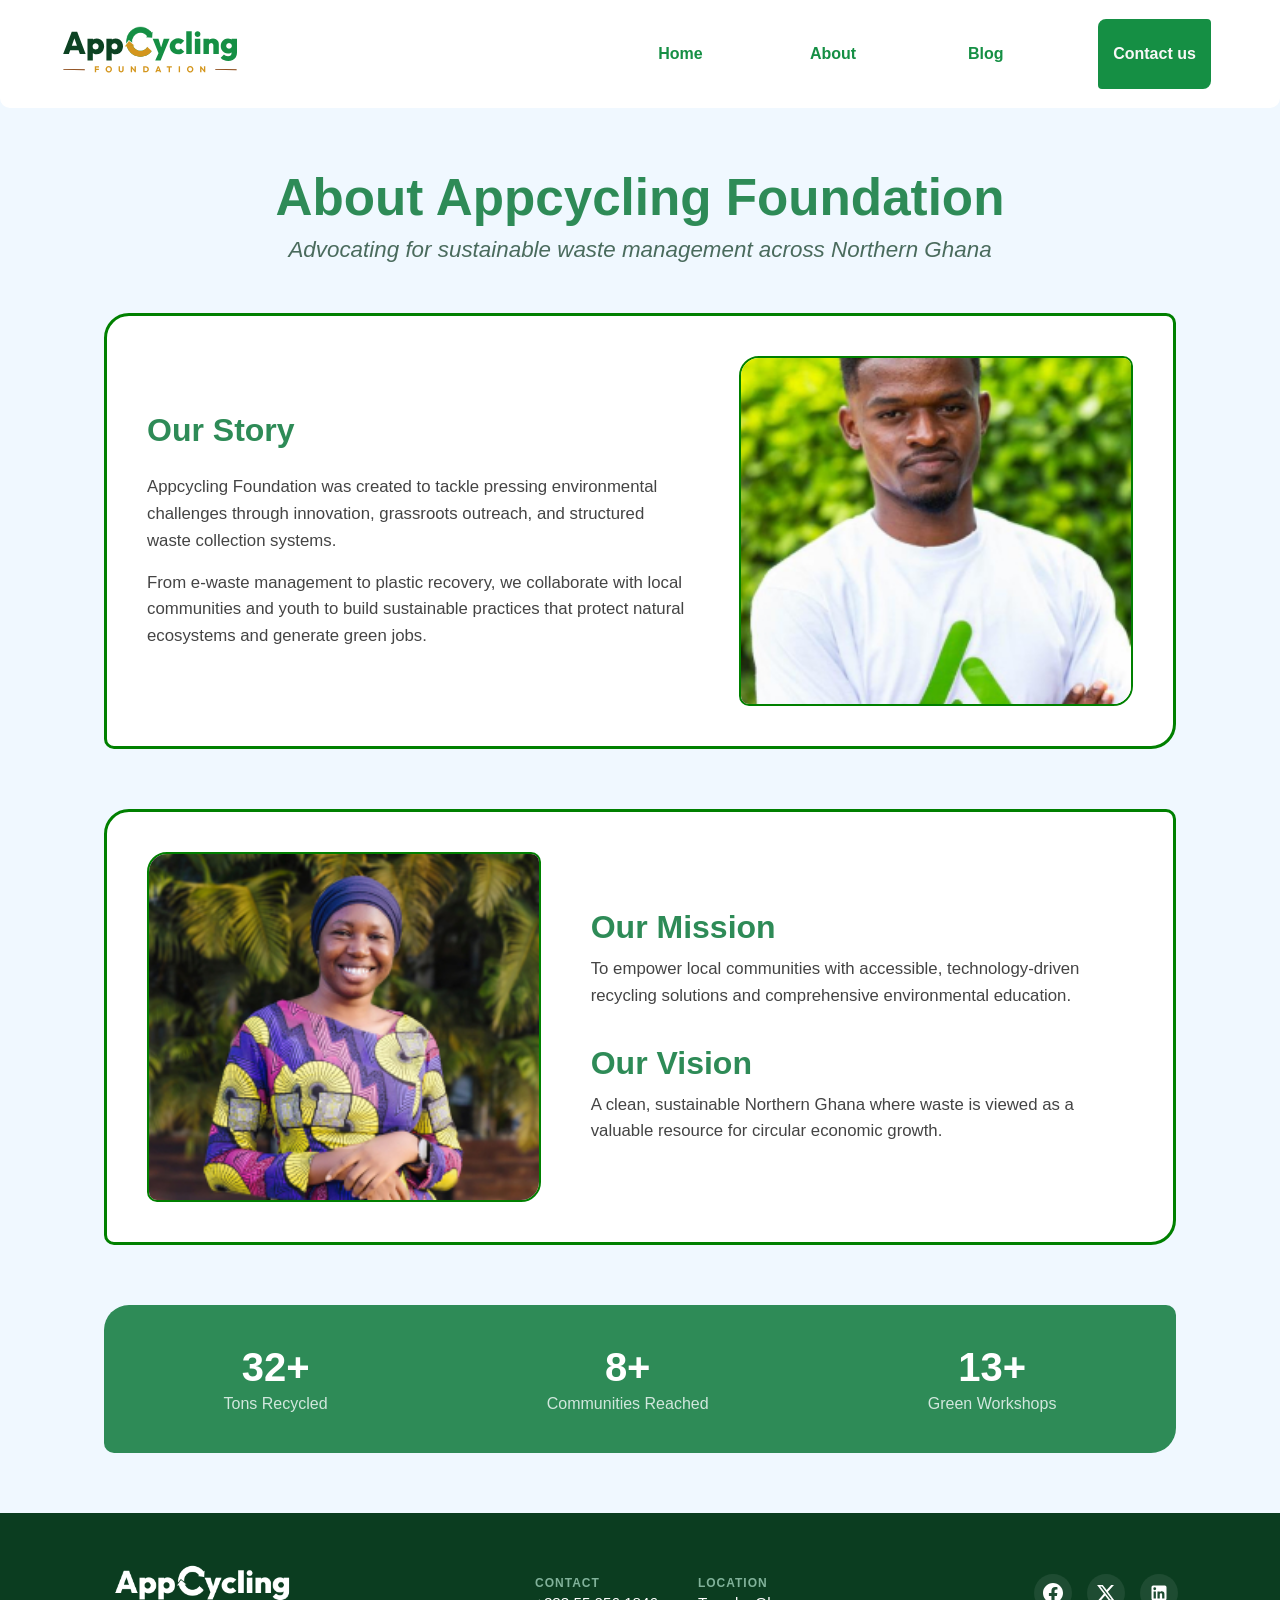
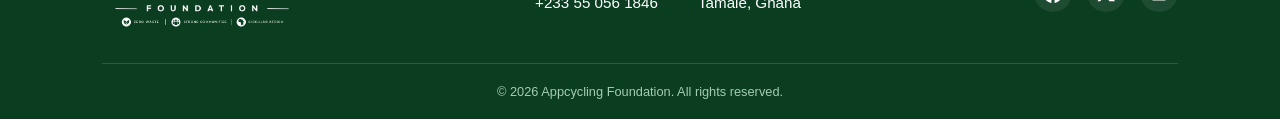
==== about.html @ 49691ff0 "Add files via upload" ====
<!DOCTYPE html>
<html lang="en">
<head>
    <meta charset="UTF-8">
    <meta name="viewport" content="width=device-width, initial-scale=1.0">
    <link rel="icon" href="assets/images/logo.svg" sizes="32x32" class="website-icon">
    <title>About Us - Appcycling Foundation</title>
    <link rel="stylesheet" href="style.css">
</head>
<body class="about_body">
    <nav class="navbar">
        <div class="nav_logo_cont">
            <img src="assets/images/app_found_logo2.svg" class="nav_logo_img" alt="appcycling foundation logo">
        </div>

        <div class="nav_pages_wrap">
            <ul class="nav_pages_cont">
                <li class="nav_page">
                    <a href="index.html" class="nav_page_link">
                        <button class="nav_btn">Home</button>
                    </a>
                </li>
                <li class="nav_page">                    
                    <a href="about.html" class="nav_page_link">
                        <button class="nav_btn">About</button>
                    </a>                    
                </li>
                <li class="nav_page">
                    <a href="blog.html" class="nav_page_link">
                        <button class="nav_btn">Blog</button>
                    </a>
                </li>
                <li class="nav_page">
                    <div class="nav_page_link_area"></div>                    
                    <a href="contact.html" class="nav_page_link"> 
                        <button class="nav_btn_contact nav_btn">Contact us</button>
                    </a>
                </li>
            </ul>
        </div>
    </nav>

    <!-- Header / Hero Section -->
    <header class="about_hero">
        <h1 class="about_us_title_text">About Appcycling Foundation</h1>
        <p class="about_us_subtitle_text">Advocating for sustainable waste management across Northern Ghana</p>
    </header>

    <!-- Main Content -->
    <main class="about_main">
        <!-- Our Story Section -->
        <section class="our_story_cont">
            <div class="our_story_text_cont">
                <h2 class="section_heading">Our Story</h2>
                <p class="about_paragraph">
                    Appcycling Foundation was created to tackle pressing environmental challenges through innovation, grassroots outreach, and structured waste collection systems.
                </p>
                <p class="about_paragraph">
                    From e-waste management to plastic recovery, we collaborate with local communities and youth to build sustainable practices that protect natural ecosystems and generate green jobs.
                </p>
            </div>
            <div class="our_story_img_cont">
                <img src="assets/images/agabas.jpg" alt="Our story in action" class="about_section_img">
            </div>
        </section>

        <!-- Mission & Vision Section -->
        <section class="mission_vision_cont">
            <div class="mission_vision_img_cont">
                <img src="assets/images/hadija.jpg" alt="Mission and vision" class="about_section_img">
            </div>
            <div class="mission_vision_text_cont">
                <div class="mv_block">
                    <h2 class="section_heading">Our Mission</h2>
                    <p class="about_paragraph">
                        To empower local communities with accessible, technology-driven recycling solutions and comprehensive environmental education.
                    </p>
                </div>
                <div class="mv_block">
                    <h2 class="section_heading">Our Vision</h2>
                    <p class="about_paragraph">
                        A clean, sustainable Northern Ghana where waste is viewed as a valuable resource for circular economic growth.
                    </p>
                </div>
            </div>
        </section>

        <!-- Impact Statistics Section -->
        <section class="about_stats_cont">
                <div class="stat_card">
                    <span class="stat_number" data-target="50">0+</span>
                    <span class="stat_label">Tons Recycled</span>
                </div>
                <div class="stat_card">
                    <span class="stat_number" data-target="12">0+</span>
                    <span class="stat_label">Communities Reached</span>
                </div>
                <div class="stat_card">
                    <span class="stat_number" data-target="20">0+</span>
                    <span class="stat_label">Green Workshops</span>
                </div>
        </section>
    </main>

    <!-- Footer -->
    <footer class="footer">
        <div class="footer_container">
            <div class="footer_brand">
                <img src="assets/images/appFound_nobg.png" alt="Appcycling Foundation Logo" class="footer_logo">
                <!-- <p class="footer_tagline">Promoting Sustainability in Northern Ghana</p> -->
            </div>

            <div class="footer_info">
                <div class="footer_contact_item">
                    <span class="footer_label">Contact</span>
                    <a href="tel:+233550561846" class="footer_link">+233 55 056 1846</a>
                </div>
                <div class="footer_contact_item">
                    <span class="footer_label">Location</span>
                    <span class="footer_text">Tamale, Ghana</span>
                </div>
            </div>

            <div class="footer_social">
                <a href="#" class="social_icon_link" aria-label="Facebook">
                    <svg viewBox="0 0 24 24" width="20" height="20" fill="currentColor"><path d="M24 12.073c0-6.627-5.373-12-12-12s-12 5.373-12 12c0 5.99 4.388 10.954 10.125 11.854v-8.385H7.078v-3.47h3.047V9.43c0-3.007 1.792-4.669 4.533-4.669 1.312 0 2.686.235 2.686.235v2.953H15.83c-1.491 0-1.956.925-1.956 1.874v2.25h3.328l-.532 3.47h-2.796v8.385C19.612 23.027 24 18.062 24 12.073z"/></svg>
                </a>
                <a href="#" class="social_icon_link" aria-label="Twitter">
                    <svg viewBox="0 0 24 24" width="20" height="20" fill="currentColor"><path d="M18.244 2.25h3.308l-7.227 8.26 8.502 11.24H16.17l-5.214-6.817L4.99 21.75H1.68l7.73-8.835L1.254 2.25H8.08l4.713 6.231zm-1.161 17.52h1.833L7.084 4.126H5.117z"/></svg>
                </a>
                <a href="#" class="social_icon_link" aria-label="LinkedIn">
                    <svg viewBox="0 0 24 24" width="20" height="20" fill="currentColor"><path d="M19 3a2 2 0 0 1 2 2v14a2 2 0 0 1-2 2H5a2 2 0 0 1-2-2V5a2 2 0 0 1 2-2h14m-.5 15.5v-5.3a3.26 3.26 0 0 0-3.26-3.26c-.85 0-1.84.52-2.28 1.3v-1.11h-2.79v8.37h2.79v-4.93c0-.77.62-1.4 1.39-1.4a1.4 1.4 0 0 1 1.4 1.4v4.93h2.75M6.88 8.56a1.68 1.68 0 0 0 1.68-1.68c0-.93-.75-1.69-1.68-1.69a1.69 1.69 0 0 0-1.69 1.69c0 .93.76 1.68 1.69 1.68m1.39 9.94v-8.37H5.5v8.37h2.77z"/></svg>
                </a>
            </div>
        </div>

        <div class="footer_bottom">
            <p class="copyright_text">&copy; 2026 Appcycling Foundation. All rights reserved.</p>
        </div>
    </footer>
    
    <script src="script.js"></script>

</body>
</html>
---- style.css ----
* {
    margin: 0;
    padding: 0;
    box-sizing: border-box;
}

body {
    background-color: seagreen;
    font-family: Verdana, Geneva, Tahoma, sans-serif;
    color: white;
}

ul {
    list-style: none;
}

a {
    text-decoration: none;
}


.navbar {
    width: 100%;
    height: 12vh;
    display: flex;
    justify-content: space-between;
    align-items: center;
    position: sticky;
    top: 0;
    background-color: white;
    padding: 10px 50px;
    border-radius: 0 0 10px 10px;
    font-size: 1.2rem;
    z-index: 100;
}

.nav_logo_cont {
    display: flex;
    justify-content: center;
    /* border: solid 2px red; */
    align-items: center;
    /* width: 30vw; */
    height: 100%;
    /* background-color: rgb(212, 150, 29); */
    /* object-fit: cover; */
    /* transform: scale(1.2); */

}

.nav_logo_img {
    /* width: ;  */
    height: 100px;
}

/* wrap = container of cont*/
.nav_pages_wrap {
    width: 50%;
    height: 100%;
}

.nav_pages_cont {
    /* width: 50%; */
    height: 100%;
    display: flex;
    justify-content: space-between;
    align-items: center;
    border: none;
}

/* nav page = home, about, contact... sections */

.nav_pages_cont {
    margin-right: 4vw;
    /* border: solid 3px red; */
}

.nav_page {
    height: 100%;
    width: 15%;
    display: flex;
    align-items: center;
}

.nav_page_link {
    width: 100%;
    height: 80%;
}

/* .nav_btn {
    height: 100%;
    width: 100%;
    padding: 5px;
    font-family: Verdana, Geneva, Tahoma, sans-serif;
    font-weight: 700;
    font-size: 1rem;
    color: rgb(21, 143, 68);
    border: 2px solid transparent;
    border-radius: 8px 4px;
    outline: none;
    background-color: rgba(0, 0, 0, 0);
    cursor: pointer;
}

.nav_btn_contact {
    width: 140%;
    background-color: rgba(21, 143, 68, 1);
    color: rgb(248, 248, 247);
    
} */

/* ************* Updated Navbar Button Animation ************* */

.nav_btn {
    position: relative; /* Container for absolute pseudoelement */
    height: 100%;
    width: 100%;
    padding: 5px;
    font-family: Verdana, Geneva, Tahoma, sans-serif;
    font-weight: 700;
    font-size: 1rem;
    color: rgb(21, 143, 68);
    border: none; /* Removed fixed border to allow bottom line drawing */
    outline: none;
    background-color: transparent;
    cursor: pointer;
}

/* Bottom border pseudo-element setup */
.nav_btn::after {
    content: '';
    position: absolute;
    bottom: 0;
    left: 50%;
    width: 0;
    height: 2px;
    background-color: rgb(13, 67, 35);
    transition: width 0.3s ease, left 0.3s ease;
}

/* Expand bottom border from middle outwards on hover */
.nav_btn:not(.nav_btn_contact):hover::after {
    width: 100%;
    left: 0;
}

/* Keep solid styling for the primary CTA button */
.nav_btn_contact {
    width: 140%;
    background-color: rgba(21, 143, 68, 1);
    color: rgb(248, 248, 247);
    border-radius: 8px 4px;
    transition: background-color 0.3s ease;
}

.nav_btn_contact:hover {
    background-color: rgb(13, 67, 35);
}

.nav_btn_contact::after {
    display: none; /* Disable middle-out line on the main contact button */
}


.hero {
    width: 100%;
    height: 90vh;
    position: relative;
}

.bg_video {
    position: absolute;
    width: 100%;
    height: 98%;
}

.video_overlay {
    position: absolute;
    top: 0;
    left: 0;
    width: 100%;
    height: 100%;
    background-color: black;
    opacity: 0.8;
    z-index: 2;
}

.hero_content {
    position: absolute;
    width: 100%;
    height: 100%;
    display: flex;
    flex-direction: column;
    justify-content: center;
    align-items: center;
    z-index: 4;
}

.hero_title_text {
    font-size: 3rem;
}

.post_hero {
    width: 100%;
    /* height: 100vh; */
    text-align: center;
    padding: 5%;
}

.post_hero_title_text {
    font-size: 2rem;
}

.post_hero_cards_cont {
    width: 100%;

}

/* phc = post_hero_card */

.phc_set1, .phc_set2, .phc_set3{
    width: 100%;
    display: flex;
    justify-content: space-around;
    align-items: center;
    padding: 10vh 0vw;

}

.phc_set1 {
    padding: 10vh 10vw;
}

.post_hero_card {
    width: 250px;
    height: 300px;
    background-color: white;
    border: solid 3px green;
    border-radius: 25px 10px;
    overflow: hidden;
    align-content: center;
    position: relative;
}

.phc_img {
    position: absolute;
    top: 0;
    left: 0;
    z-index: 2;
}

.phc_overlay {
    position: absolute;
    bottom: 0;
    /* left: 0; */
    height: 15%;
    width: 100%;
    background-color: black;
    opacity: 0.7;
    z-index: 3;
    padding: 5px;
}

.phc_text {
    opacity: 1;
}

.phc_title {
    font-weight: 600;
    bottom: 20px;
}

/* ************* Index Page Enhancements ************* */

.hero_subtitle_text {
    font-size: 1.2rem;
    max-width: 650px;
    margin: 15px auto 25px;
    text-align: center;
    color: #f0f0f0;
    line-height: 1.5;
}

.hero_cta_wrap {
    display: flex;
    gap: 15px;
}

.hero_btn {
    padding: 12px 24px;
    font-weight: 700;
    font-size: 1rem;
    border-radius: 8px 4px;
    text-decoration: none;
    transition: transform 0.2s ease, background-color 0.2s ease;
}

.hero_btn_primary {
    background-color: rgb(21, 143, 68);
    color: white;
}

.hero_btn_secondary {
    background-color: white;
    color: rgb(21, 143, 68);
}

.hero_btn:hover {
    transform: translateY(-2px);
}

.post_hero_subtitle_text {
    color: #e2f1e7;
    font-size: 1.1rem;
    margin-top: 8px;
}

/* Fix team image rendering */
.phc_img {
    width: 100%;
    height: 100%;
    object-fit: cover;
}

/* ************* Team Card Animations ************* */

/* Smooth transitions for card structure */
.post_hero_card {
    transition: transform 0.4s cubic-bezier(0.165, 0.84, 0.44, 1), 
                box-shadow 0.4s cubic-bezier(0.165, 0.84, 0.44, 1),
                border-color 0.3s ease;
    animation: fadeInUp 0.8s ease-out forwards;
}

/* Image scaling on hover */
.phc_img {
    transition: transform 0.5s ease;
}

/* Overlay smooth slide & expand */
.phc_overlay {
    transition: height 0.3s ease, background-color 0.3s ease;
}

/* Hover Effects */
.post_hero_card:hover {
    transform: translateY(-8px);
    box-shadow: 0 12px 24px rgba(0, 0, 0, 0.25);
    border-color: rgb(13, 67, 35);
}

.post_hero_card:hover .phc_img {
    transform: scale(1.08);
}

.post_hero_card:hover .phc_overlay {
    height: 25%;
    background-color: rgba(0, 0, 0, 0.85);
}

/* Subtle entrance animation on load */
@keyframes fadeInUp {
    from {
        opacity: 0;
        transform: translateY(20px);
    }
    to {
        opacity: 1;
        transform: translateY(0);
    }
}

/* Staggered entrance delay for cards */
.phc_set1 .post_hero_card:nth-child(1) { animation-delay: 0.1s; }
.phc_set1 .post_hero_card:nth-child(2) { animation-delay: 0.2s; }
.phc_set2 .post_hero_card:nth-child(1) { animation-delay: 0.3s; }
.phc_set2 .post_hero_card:nth-child(2) { animation-delay: 0.4s; }
.phc_set2 .post_hero_card:nth-child(3) { animation-delay: 0.5s; }
.phc_set3 .post_hero_card:nth-child(1) { animation-delay: 0.6s; }
.phc_set3 .post_hero_card:nth-child(2) { animation-delay: 0.7s; }
.phc_set3 .post_hero_card:nth-child(3) { animation-delay: 0.8s; }

/* CTA Banner */
.home_cta_banner {
    background-color: white;
    color: seagreen;
    text-align: center;
    padding: 60px 20px;
    margin: 40px auto 0;
    display: flex;
    flex-direction: column;
    align-items: center;
    gap: 15px;
}

.home_cta_banner h2 {
    font-size: 2.2rem;
}

.home_cta_banner p {
    color: gray;
    font-size: 1.1rem;
}

.cta_banner_btn {
    text-decoration: none;
    display: inline-block;
    margin-top: 10px;
}


/* *************End of Index.html styles**************/

/* ********** Start of about.html styles ********** */

.about_body {
    background-color: aliceblue;
    color: seagreen;
}

.about_hero {
    text-align: center;
    padding: 60px 20px 30px;
}

.about_us_title_text {
    font-size: 3.2rem;
    color: seagreen;
    margin-bottom: 10px;
}

.about_us_subtitle_text {
    font-style: italic;
    font-size: 1.4rem;
    color: #4a6b5d;
}

.about_main {
    max-width: 1200px;
    margin: 0 auto;
    padding: 20px 5% 60px;
    display: flex;
    flex-direction: column;
    gap: 60px;
}

.our_story_cont, .mission_vision_cont {
    display: flex;
    justify-content: space-between;
    align-items: center;
    gap: 40px;
    background-color: white;
    padding: 40px;
    border: solid 3px green;
    border-radius: 25px 10px;
}

.our_story_text_cont, .mission_vision_text_cont {
    width: 55%;
    display: flex;
    flex-direction: column;
    gap: 15px;
}

.our_story_img_cont, .mission_vision_img_cont {
    width: 40%;
    height: 350px;
    border-radius: 20px 10px;
    overflow: hidden;
    border: solid 2px green;
}

.about_section_img {
    width: 100%;
    height: 100%;
    object-fit: cover;
}

.section_heading {
    font-size: 2rem;
    color: seagreen;
    margin-bottom: 10px;
}

.about_paragraph {
    color: #444;
    line-height: 1.6;
    font-size: 1.05rem;
}

.mv_block {
    margin-bottom: 20px;
}

.mv_block:last-child {
    margin-bottom: 0;
}

/* Statistics Bar */
.about_stats_cont {
    display: flex;
    justify-content: space-around;
    align-items: center;
    background-color: seagreen;
    color: white;
    padding: 40px 20px;
    border-radius: 25px 10px;
    text-align: center;
    gap: 20px;
}

.stat_card {
    display: flex;
    flex-direction: column;
    gap: 5px;
}

.stat_number {
    font-size: 2.5rem;
    font-weight: bold;
}

.stat_label {
    font-size: 1rem;
    color: #d1e7dd;
}

/* Responsive adjustments */
@media (max-width: 850px) {
    .our_story_cont, .mission_vision_cont {
        flex-direction: column;
        padding: 25px;
    }

    .our_story_text_cont, .mission_vision_text_cont,
    .our_story_img_cont, .mission_vision_img_cont {
        width: 100%;
    }

    .mission_vision_cont {
        flex-direction: column-reverse;
    }

    .about_stats_cont {
        flex-direction: column;
    }
}

/* ********** End of about.html styles ********** */



/* ************* Start of blog.html styles ************* */

.blog_body {
    background-color: aliceblue;
    color: #1b4332;
}

.blog_hero {
    text-align: center;
    padding: 60px 20px 30px;
}

.blog_hero_title {
    font-size: 3rem;
    color: seagreen;
    margin-bottom: 10px;
}

.blog_hero_subtitle {
    font-size: 1.1rem;
    color: gray;
}

/* Main Layout */
.blog_container {
    max-width: 1250px;
    margin: 0 auto;
    padding: 20px 5% 60px;
    display: flex;
    gap: 40px;
}

.blog_posts_grid {
    flex: 2.5;
    display: grid;
    grid-template-columns: repeat(auto-fill, minmax(300px, 1fr));
    gap: 30px;
}

/* Card Styling */
.blog_card {
    background-color: white;
    border: 2px solid green;
    border-radius: 25px 10px;
    overflow: hidden;
    display: flex;
    flex-direction: column;
    transition: transform 0.3s ease, box-shadow 0.3s ease;
}

.blog_card:hover {
    transform: translateY(-5px);
    box-shadow: 0 10px 20px rgba(0, 0, 0, 0.08);
}

.blog_card.featured {
    grid-column: 1 / -1;
    display: flex;
    flex-direction: row;
}

.blog_card_img_wrapper {
    position: relative;
    width: 100%;
    height: 220px;
    overflow: hidden;
}

.blog_card.featured .blog_card_img_wrapper {
    width: 45%;
    height: auto;
}

.blog_card_img {
    width: 100%;
    height: 100%;
    object-fit: cover;
}

.blog_badge {
    position: absolute;
    top: 15px;
    left: 15px;
    background-color: rgb(21, 143, 68);
    color: white;
    font-size: 0.75rem;
    font-weight: bold;
    padding: 4px 10px;
    border-radius: 8px 4px;
    text-transform: uppercase;
}

.blog_card_content {
    padding: 25px;
    display: flex;
    flex-direction: column;
    justify-content: space-between;
    flex-grow: 1;
}

.blog_card.featured .blog_card_content {
    width: 55%;
    padding: 35px;
}

.blog_meta {
    display: flex;
    gap: 15px;
    font-size: 0.85rem;
    color: gray;
    margin-bottom: 12px;
}

.blog_card_title {
    font-size: 1.35rem;
    color: seagreen;
    margin-bottom: 12px;
    line-height: 1.3;
}

.blog_card.featured .blog_card_title {
    font-size: 1.8rem;
}

.blog_card_excerpt {
    font-size: 0.95rem;
    color: #555;
    line-height: 1.5;
    margin-bottom: 20px;
}

.blog_read_more {
    font-weight: bold;
    color: rgb(21, 143, 68);
    transition: color 0.2s ease;
}

.blog_read_more:hover {
    color: rgb(13, 67, 35);
}

/* Sidebar Styling */
.blog_sidebar {
    flex: 1;
    display: flex;
    flex-direction: column;
    gap: 30px;
}

.sidebar_widget {
    background-color: white;
    border: 2px solid green;
    border-radius: 25px 10px;
    padding: 25px;
}

.widget_title {
    font-size: 1.2rem;
    color: seagreen;
    margin-bottom: 15px;
    border-bottom: 2px solid aliceblue;
    padding-bottom: 8px;
}

.blog_search_form {
    display: flex;
    gap: 8px;
}

.search_input {
    padding: 8px 12px;
    font-size: 0.9rem;
}

.search_btn {
    background-color: rgb(21, 143, 68);
    color: white;
    border: none;
    border-radius: 8px 4px;
    padding: 0 15px;
    font-weight: bold;
    cursor: pointer;
}

.widget_categories {
    list-style: none;
    display: flex;
    flex-direction: column;
    gap: 10px;
}

.widget_categories a {
    color: #444;
    display: flex;
    justify-content: space-between;
    font-size: 0.95rem;
    transition: color 0.2s ease;
}

.widget_categories a:hover {
    color: seagreen;
    font-weight: bold;
}

.widget_text {
    font-size: 0.9rem;
    color: gray;
    margin-bottom: 15px;
}

.blog_newsletter_form {
    display: flex;
    flex-direction: column;
    gap: 12px;
}

/* Responsive Styles */
@media (max-width: 992px) {
    .blog_container {
        flex-direction: column;
    }
    
    .blog_card.featured {
        flex-direction: column;
    }
    
    .blog_card.featured .blog_card_img_wrapper,
    .blog_card.featured .blog_card_content {
        width: 100%;
    }
}

/* ************* End of blog.html styles ************* */

/* *************Start of contact.html styles************* */

.contact_body {
    background-color: aliceblue;
    color: seagreen;
    min-height: 100vh;
}

.contact_wrapper {
    padding: 50px 8%;
    display: flex;
    flex-direction: column;
    align-items: center;
}

.contact_header {
    text-align: center;
    margin-bottom: 40px;
}

.contact_title {
    font-size: 3rem;
    margin-bottom: 10px;
}

.contact_subtitle {
    font-size: 1.2rem;
    color: gray;
}

.contact_container {
    display: flex;
    justify-content: space-between;
    width: 100%;
    max-width: 1100px;
    gap: 30px;
}

/* Contact Info Section */
.contact_info_card {
    width: 40%;
    background-color: seagreen;
    color: white;
    padding: 40px 30px;
    border-radius: 25px 10px;
    display: flex;
    flex-direction: column;
    justify-content: space-around;
}

.contact_info_card h2 {
    font-size: 2rem;
    border-bottom: 2px solid white;
    padding-bottom: 10px;
    margin-bottom: 15px;
}

.contact_info_text {
    margin-bottom: 20px;
    line-height: 1.5;
}

.info_item {
    margin-bottom: 20px;
    display: flex;
    flex-direction: column;
    gap: 5px;
}

.info_item strong {
    font-size: 1.1rem;
}

/* Contact Form Section */
.contact_form {
    width: 58%;
    background-color: white;
    padding: 40px;
    border: solid 3px green;
    border-radius: 25px 10px;
    display: flex;
    flex-direction: column;
    gap: 20px;
}

.form_group {
    display: flex;
    flex-direction: column;
    gap: 8px;
    text-align: left;
}

.form_label {
    font-weight: 600;
    color: seagreen;
}

.form_input {
    width: 100%;
    padding: 12px 15px;
    border: 2px solid green;
    border-radius: 8px 4px;
    font-family: Verdana, Geneva, Tahoma, sans-serif;
    font-size: 1rem;
    outline: none;
    color: #333;
}

.form_input:focus {
    border-color: rgb(13, 67, 35);
}

.form_textarea {
    resize: vertical;
}

.contact_submit_btn {
    padding: 12px;
    font-family: Verdana, Geneva, Tahoma, sans-serif;
    font-weight: 700;
    font-size: 1.1rem;
    background-color: rgb(21, 143, 68);
    color: rgb(248, 248, 247);
    border: 2px solid transparent;
    border-radius: 8px 4px;
    cursor: pointer;
    transition: background-color 0.3s ease;
}

.contact_submit_btn:hover {
    background-color: rgb(13, 67, 35);
}

/* **********End of contact.html styles**************** */

/* ************* Updated Modern Footer Styles ************* */

.footer {
    width: 100%;
    background-color: #0b3d20;
    color: #e2f1e7;
    padding: 30px 8% 20px;
    font-family: Verdana, Geneva, Tahoma, sans-serif;
}

.footer_container {
    max-width: 1200px;
    margin: 0 auto;
    display: flex;
    justify-content: space-between;
    align-items: center;
    flex-wrap: wrap;
    gap: 30px;
    padding-bottom: 20px;
    border-bottom: 1px solid rgba(255, 255, 255, 0.15);
}

.footer_brand {
    display: flex;
    flex-direction: column;
    
}

.footer_logo {
    height: 100px;
    width: auto;
    filter: brightness(0) invert(1);
    /* transform: scale(1.5); */
}

.footer_tagline {
    font-size: 0.85rem;
    color: #a3ccb5;
}

.footer_info {
    display: flex;
    gap: 40px;
}

.footer_contact_item {
    display: flex;
    flex-direction: column;
    gap: 4px;
}

.footer_label {
    font-size: 0.75rem;
    text-transform: uppercase;
    letter-spacing: 1px;
    color: #81b29a;
    font-weight: 700;
}

.footer_text, .footer_link {
    font-size: 0.95rem;
    color: #ffffff;
}

.footer_link {
    transition: color 0.2s ease;
}

.footer_link:hover {
    color: #81b29a;
}

.footer_social {
    display: flex;
    gap: 15px;
}

.social_icon_link {
    display: flex;
    align-items: center;
    justify-content: center;
    width: 38px;
    height: 38px;
    border-radius: 50%;
    background-color: rgba(255, 255, 255, 0.08);
    color: #ffffff;
    transition: background-color 0.3s ease, transform 0.2s ease;
}

.social_icon_link:hover {
    background-color: rgb(21, 143, 68);
    transform: translateY(-2px);
}

.footer_bottom {
    max-width: 1200px;
    margin: 0 auto;
    padding-top: 20px;
    text-align: center;
}

.copyright_text {
    font-size: 0.8rem;
    color: #a3ccb5;
    margin-top: 0;
}

/* Responsive adjustment for small screens */
@media (max-width: 768px) {
    .footer_container {
        flex-direction: column;
        align-items: flex-start;
    }
    
    .footer_info {
        flex-direction: column;
        gap: 15px;
    }
}


/* ************* Global Responsive Adjustments ************* */

@media (max-width: 768px) {
    /* Navbar Adjustment */
    .navbar {
        height: auto;
        padding: 15px 20px;
        flex-direction: column;
        gap: 15px;
    }

    .nav_pages_wrap {
        width: 100%;
    }

    .nav_pages_cont {
        margin-right: 0;
        justify-content: space-around;
    }

    .nav_page {
        width: auto;
    }

    .nav_btn_contact {
        width: 100%;
    }

    /* Hero Text Adjustment */
    .hero_title_text {
        font-size: 2rem;
        padding: 0 15px;
        text-align: center;
    }

    .hero_subtitle_text {
        font-size: 1rem;
        padding: 0 20px;
    }

    .hero_cta_wrap {
        flex-direction: column;
        width: 80%;
    }

    .hero_btn {
        text-align: center;
    }

    /* Team Cards Stacking */
    .phc_set1, .phc_set2, .phc_set3 {
        flex-direction: column;
        gap: 25px;
        padding: 20px 0;
    }

    /* Contact Page Layout */
    .contact_container {
        flex-direction: column;
    }

    .contact_info_card, .contact_form {
        width: 100%;
    }
}
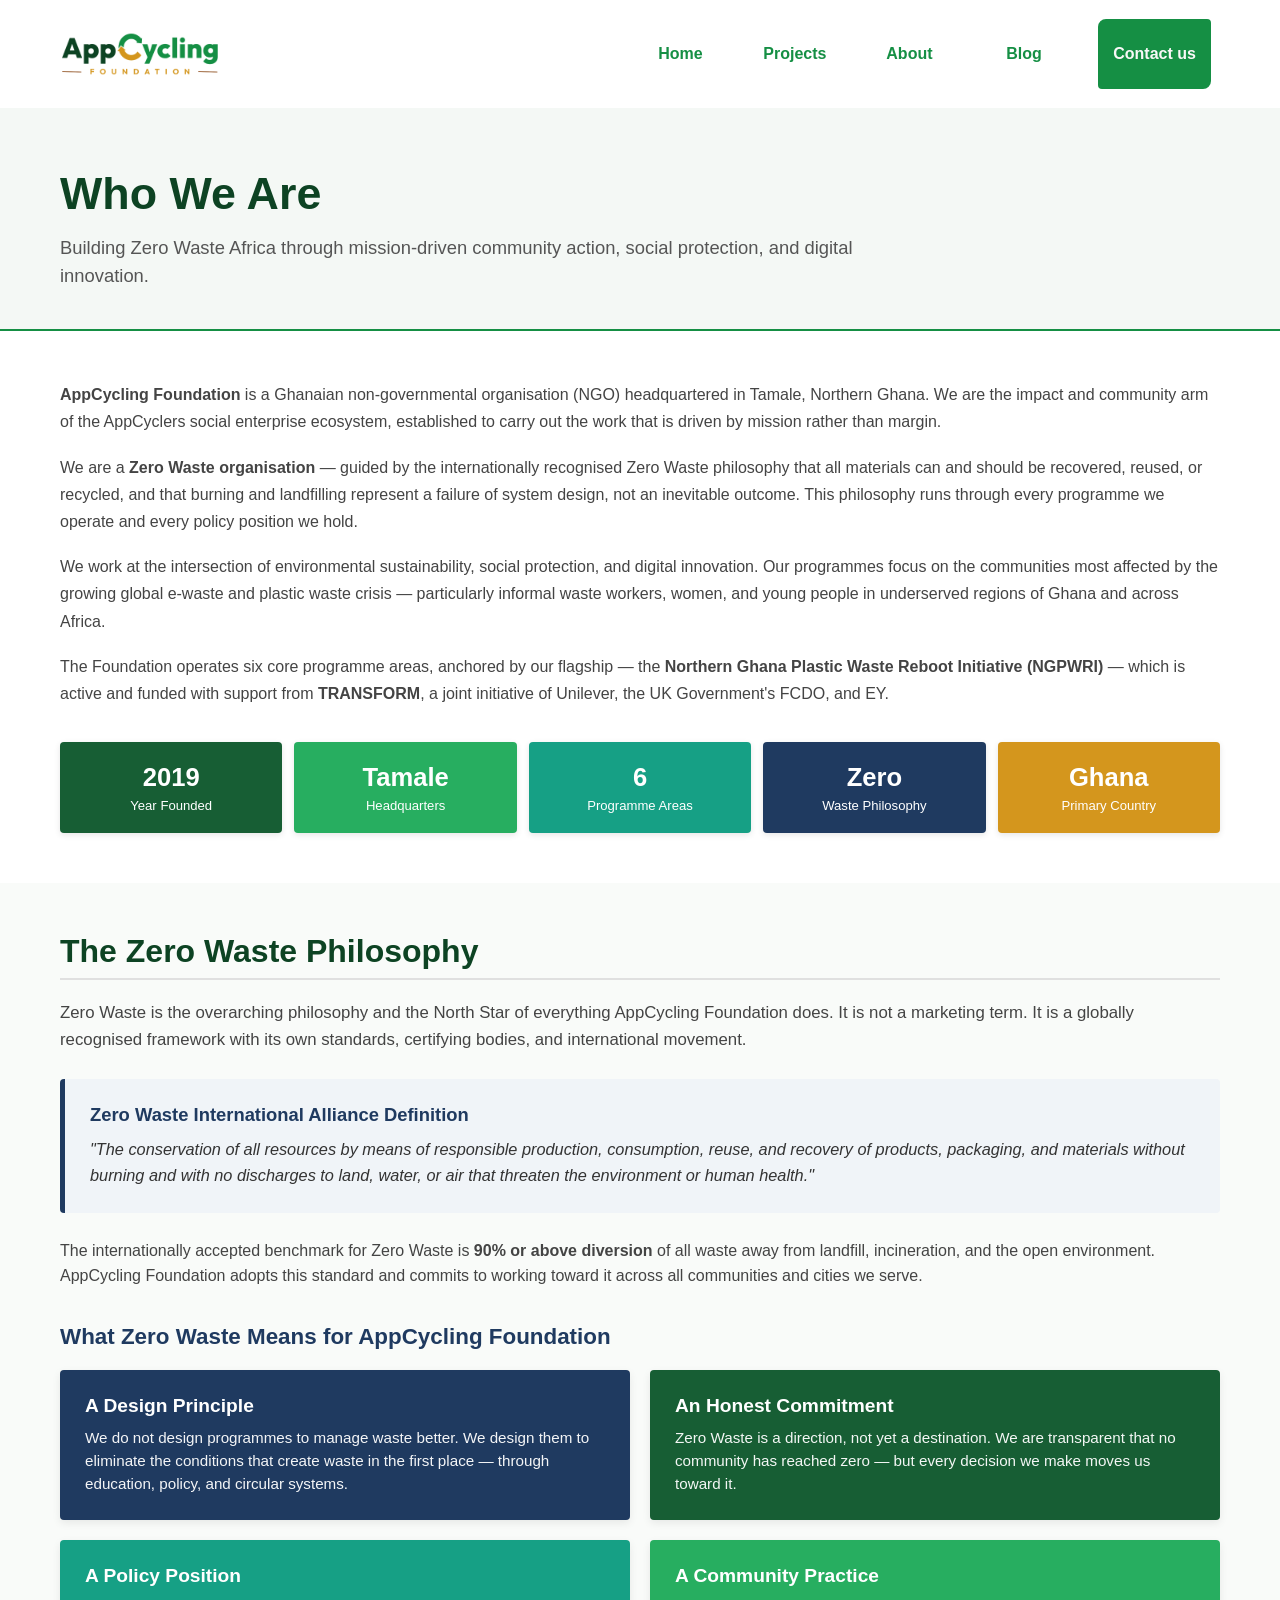
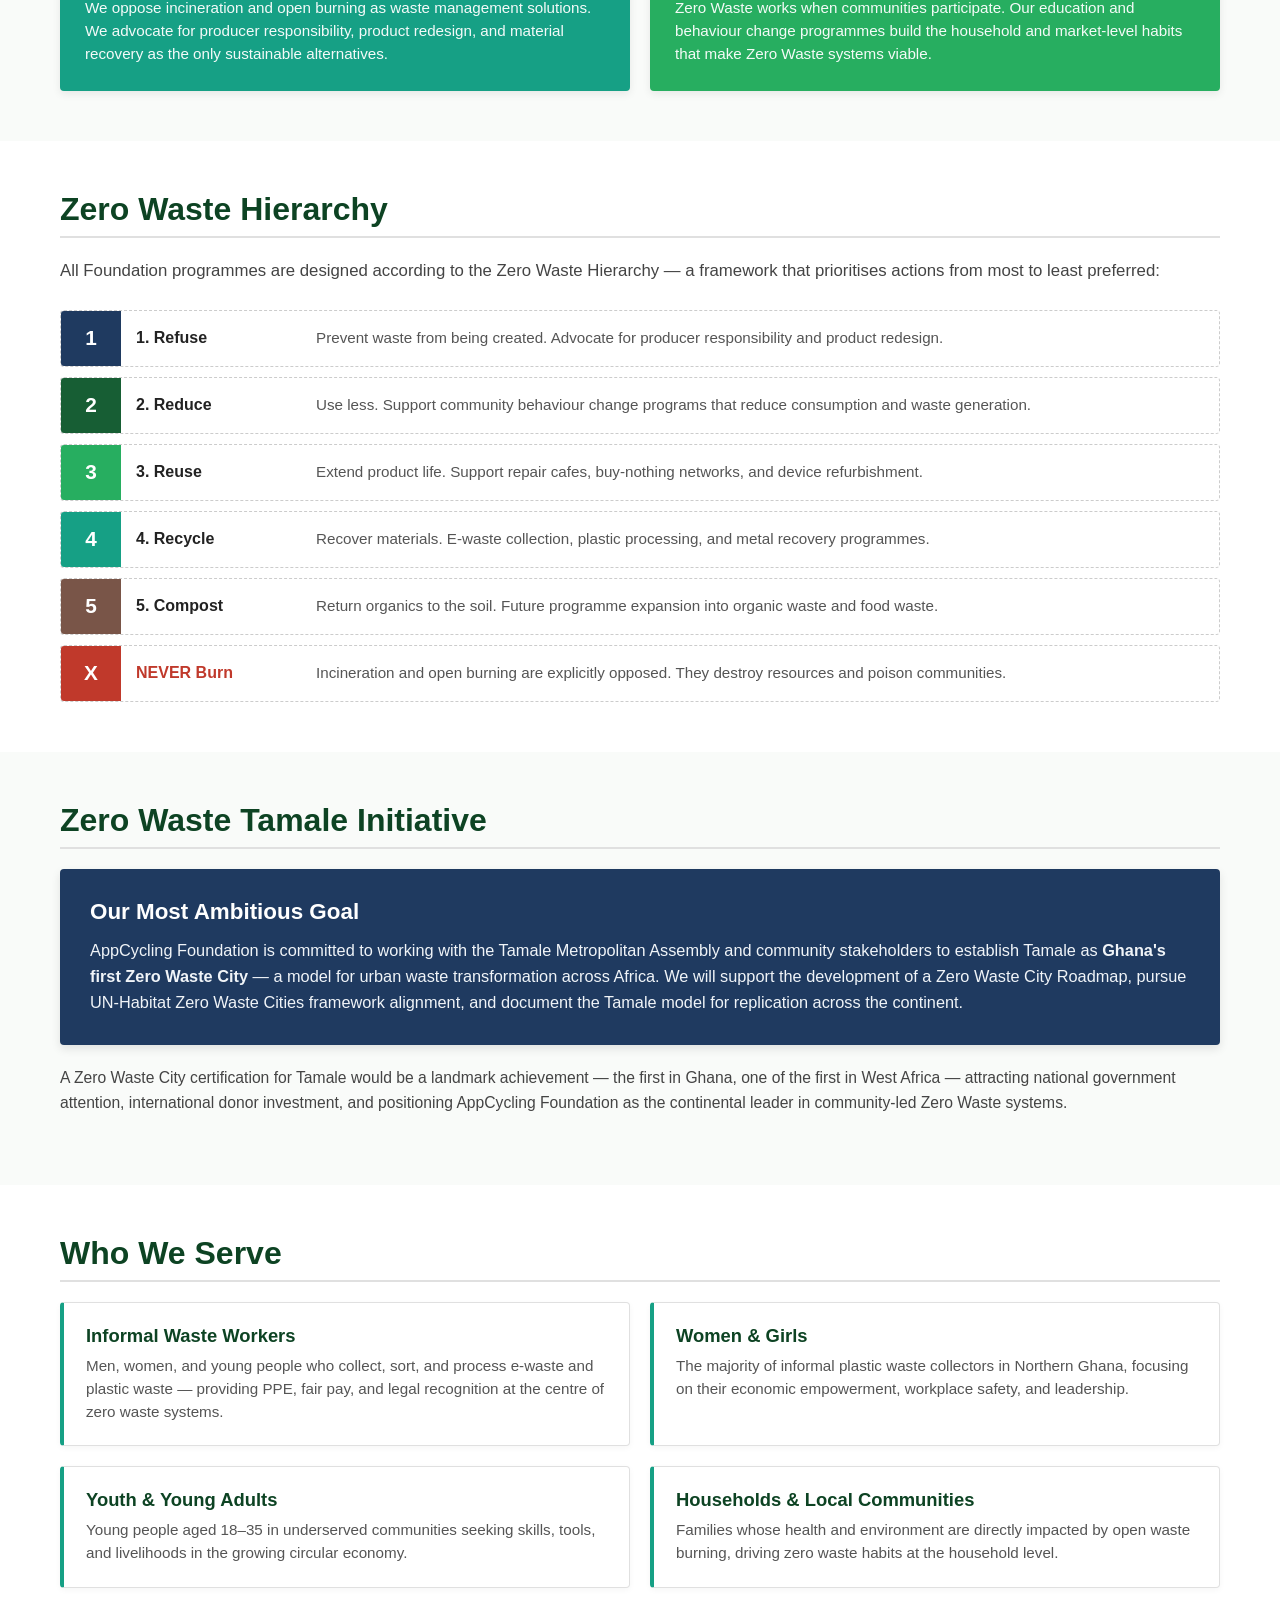
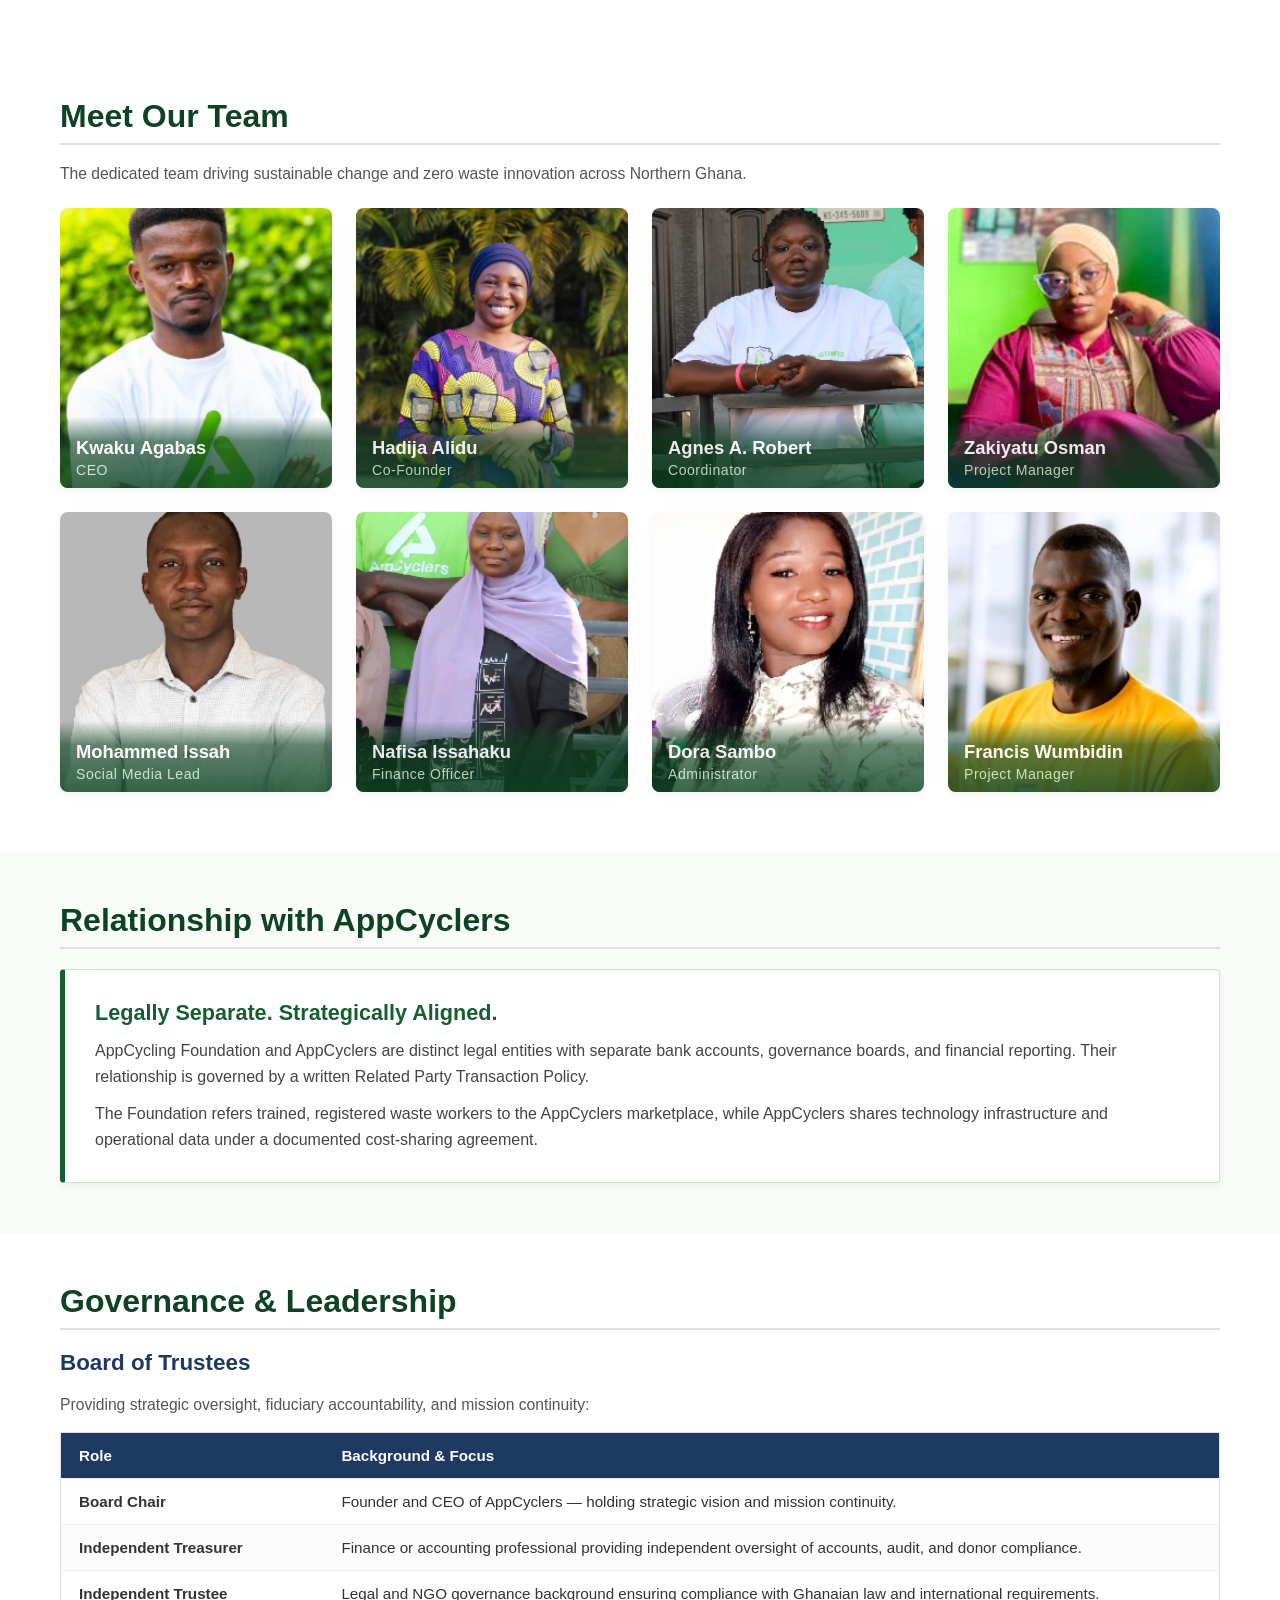
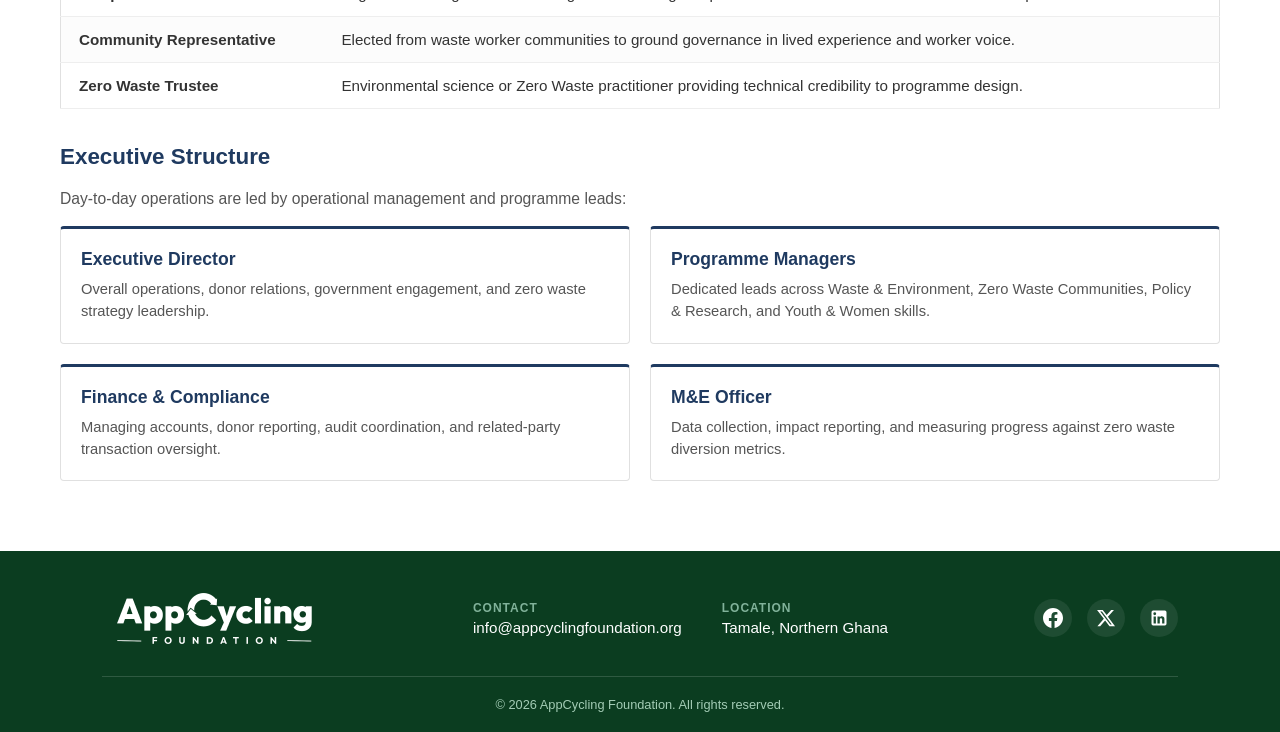
==== commit c55bd872: "Update about.html" ====
--- a/about.html
+++ b/about.html
@@ -4,20 +4,33 @@
     <meta charset="UTF-8">
     <meta name="viewport" content="width=device-width, initial-scale=1.0">
     <link rel="icon" href="assets/images/logo.svg" sizes="32x32" class="website-icon">
-    <title>About Us - Appcycling Foundation</title>
+    <title>About Us | AppCycling Foundation</title>
     <link rel="stylesheet" href="style.css">
 </head>
 <body class="about_body">
+
     <nav class="navbar">
         <div class="nav_logo_cont">
-            <img src="assets/images/app_found_logo2.svg" class="nav_logo_img" alt="appcycling foundation logo">
-        </div>
-
-        <div class="nav_pages_wrap">
+            <img src="assets/images/appFoundT.png" class="nav_logo_img" alt="appcycling foundation logo">
+        </div>
+
+        <!-- Hamburger Menu Button -->
+        <button class="nav_toggle" id="navToggle" aria-label="Toggle navigation">
+            <span class="hamburger_bar"></span>
+            <span class="hamburger_bar"></span>
+            <span class="hamburger_bar"></span>
+        </button>
+
+        <div class="nav_pages_wrap" id="navPagesWrap">
             <ul class="nav_pages_cont">
                 <li class="nav_page">
                     <a href="index.html" class="nav_page_link">
                         <button class="nav_btn">Home</button>
+                    </a>
+                </li>
+                <li class="nav_page">
+                    <a href="projects.html" class="nav_page_link">
+                        <button class="nav_btn">Projects</button>
                     </a>
                 </li>
                 <li class="nav_page">                    
@@ -31,7 +44,6 @@
                     </a>
                 </li>
                 <li class="nav_page">
-                    <div class="nav_page_link_area"></div>                    
                     <a href="contact.html" class="nav_page_link"> 
                         <button class="nav_btn_contact nav_btn">Contact us</button>
                     </a>
@@ -40,84 +52,355 @@
         </div>
     </nav>
 
-    <!-- Header / Hero Section -->
+    <!-- About Hero Section -->
     <header class="about_hero">
-        <h1 class="about_us_title_text">About Appcycling Foundation</h1>
-        <p class="about_us_subtitle_text">Advocating for sustainable waste management across Northern Ghana</p>
+        <div class="container">
+            <h1 class="about_hero_title">Who We Are</h1>
+            <p class="about_hero_subtitle">Building Zero Waste Africa through mission-driven community action, social protection, and digital innovation.</p>
+        </div>
     </header>
 
-    <!-- Main Content -->
-    <main class="about_main">
-        <!-- Our Story Section -->
-        <section class="our_story_cont">
-            <div class="our_story_text_cont">
-                <h2 class="section_heading">Our Story</h2>
-                <p class="about_paragraph">
-                    Appcycling Foundation was created to tackle pressing environmental challenges through innovation, grassroots outreach, and structured waste collection systems.
-                </p>
-                <p class="about_paragraph">
-                    From e-waste management to plastic recovery, we collaborate with local communities and youth to build sustainable practices that protect natural ecosystems and generate green jobs.
-                </p>
-            </div>
-            <div class="our_story_img_cont">
-                <img src="assets/images/agabas.jpg" alt="Our story in action" class="about_section_img">
-            </div>
-        </section>
-
-        <!-- Mission & Vision Section -->
-        <section class="mission_vision_cont">
-            <div class="mission_vision_img_cont">
-                <img src="assets/images/hadija.jpg" alt="Mission and vision" class="about_section_img">
-            </div>
-            <div class="mission_vision_text_cont">
-                <div class="mv_block">
-                    <h2 class="section_heading">Our Mission</h2>
-                    <p class="about_paragraph">
-                        To empower local communities with accessible, technology-driven recycling solutions and comprehensive environmental education.
-                    </p>
-                </div>
-                <div class="mv_block">
-                    <h2 class="section_heading">Our Vision</h2>
-                    <p class="about_paragraph">
-                        A clean, sustainable Northern Ghana where waste is viewed as a valuable resource for circular economic growth.
-                    </p>
-                </div>
-            </div>
-        </section>
-
-        <!-- Impact Statistics Section -->
-        <section class="about_stats_cont">
-                <div class="stat_card">
-                    <span class="stat_number" data-target="50">0+</span>
-                    <span class="stat_label">Tons Recycled</span>
-                </div>
-                <div class="stat_card">
-                    <span class="stat_number" data-target="12">0+</span>
-                    <span class="stat_label">Communities Reached</span>
-                </div>
-                <div class="stat_card">
-                    <span class="stat_number" data-target="20">0+</span>
-                    <span class="stat_label">Green Workshops</span>
-                </div>
-        </section>
-    </main>
+    <!-- Overview & Stats Section -->
+    <section class="about_overview_section">
+        <div class="container">
+            <div class="about_text_block">
+                <p><strong>AppCycling Foundation</strong> is a Ghanaian non-governmental organisation (NGO) headquartered in Tamale, Northern Ghana. We are the impact and community arm of the AppCyclers social enterprise ecosystem, established to carry out the work that is driven by mission rather than margin.</p>
+                <p>We are a <strong>Zero Waste organisation</strong> — guided by the internationally recognised Zero Waste philosophy that all materials can and should be recovered, reused, or recycled, and that burning and landfilling represent a failure of system design, not an inevitable outcome. This philosophy runs through every programme we operate and every policy position we hold.</p>
+                <p>We work at the intersection of environmental sustainability, social protection, and digital innovation. Our programmes focus on the communities most affected by the growing global e-waste and plastic waste crisis — particularly informal waste workers, women, and young people in underserved regions of Ghana and across Africa.</p>
+                <p>The Foundation operates six core programme areas, anchored by our flagship — the <strong>Northern Ghana Plastic Waste Reboot Initiative (NGPWRI)</strong> — which is active and funded with support from <strong>TRANSFORM</strong>, a joint initiative of Unilever, the UK Government's FCDO, and EY.</p>
+            </div>
+
+            <!-- Key Fact Cards -->
+            <div class="about_stats_grid">
+                <div class="stat_badge badge_dark_green">
+                    <span class="stat_badge_value">2019</span>
+                    <span class="stat_badge_label">Year Founded</span>
+                </div>
+                <div class="stat_badge badge_green">
+                    <span class="stat_badge_value">Tamale</span>
+                    <span class="stat_badge_label">Headquarters</span>
+                </div>
+                <div class="stat_badge badge_teal">
+                    <span class="stat_badge_value">6</span>
+                    <span class="stat_badge_label">Programme Areas</span>
+                </div>
+                <div class="stat_badge badge_navy">
+                    <span class="stat_badge_value">Zero</span>
+                    <span class="stat_badge_label">Waste Philosophy</span>
+                </div>
+                <div class="stat_badge badge_amber">
+                    <span class="stat_badge_value">Ghana</span>
+                    <span class="stat_badge_label">Primary Country</span>
+                </div>
+            </div>
+        </div>
+    </section>
+
+    <!-- Zero Waste Philosophy Section -->
+    <section class="philosophy_section">
+        <div class="container">
+            <h2 class="section_title left_aligned_title">The Zero Waste Philosophy</h2>
+            <p class="philosophy_intro">Zero Waste is the overarching philosophy and the North Star of everything AppCycling Foundation does. It is not a marketing term. It is a globally recognised framework with its own standards, certifying bodies, and international movement.</p>
+
+            <!-- Definition Quote Box -->
+            <div class="zw_definition_box">
+                <h3>Zero Waste International Alliance Definition</h3>
+                <blockquote>
+                    "The conservation of all resources by means of responsible production, consumption, reuse, and recovery of products, packaging, and materials without burning and with no discharges to land, water, or air that threaten the environment or human health."
+                </blockquote>
+            </div>
+
+            <p class="benchmark_note">The internationally accepted benchmark for Zero Waste is <strong>90% or above diversion</strong> of all waste away from landfill, incineration, and the open environment. AppCycling Foundation adopts this standard and commits to working toward it across all communities and cities we serve.</p>
+
+            <!-- 4 Pillars Grid -->
+            <h3 class="subsection_title">What Zero Waste Means for AppCycling Foundation</h3>
+            <div class="pillars_grid">
+                <div class="pillar_card card_navy">
+                    <h4>A Design Principle</h4>
+                    <p>We do not design programmes to manage waste better. We design them to eliminate the conditions that create waste in the first place — through education, policy, and circular systems.</p>
+                </div>
+                <div class="pillar_card card_dark_green">
+                    <h4>An Honest Commitment</h4>
+                    <p>Zero Waste is a direction, not yet a destination. We are transparent that no community has reached zero — but every decision we make moves us toward it.</p>
+                </div>
+                <div class="pillar_card card_teal">
+                    <h4>A Policy Position</h4>
+                    <p>We oppose incineration and open burning as waste management solutions. We advocate for producer responsibility, product redesign, and material recovery as the only sustainable alternatives.</p>
+                </div>
+                <div class="pillar_card card_green">
+                    <h4>A Community Practice</h4>
+                    <p>Zero Waste works when communities participate. Our education and behaviour change programmes build the household and market-level habits that make Zero Waste systems viable.</p>
+                </div>
+            </div>
+        </div>
+    </section>
+
+    <!-- Zero Waste Hierarchy Section -->
+    <section class="hierarchy_section">
+        <div class="container">
+            <h2 class="section_title left_aligned_title">Zero Waste Hierarchy</h2>
+            <p class="hierarchy_intro">All Foundation programmes are designed according to the Zero Waste Hierarchy — a framework that prioritises actions from most to least preferred:</p>
+
+            <div class="hierarchy_list">
+                <div class="hierarchy_row row_refuse">
+                    <div class="hierarchy_num">1</div>
+                    <div class="hierarchy_title">1. Refuse</div>
+                    <div class="hierarchy_desc">Prevent waste from being created. Advocate for producer responsibility and product redesign.</div>
+                </div>
+                <div class="hierarchy_row row_reduce">
+                    <div class="hierarchy_num">2</div>
+                    <div class="hierarchy_title">2. Reduce</div>
+                    <div class="hierarchy_desc">Use less. Support community behaviour change programs that reduce consumption and waste generation.</div>
+                </div>
+                <div class="hierarchy_row row_reuse">
+                    <div class="hierarchy_num">3</div>
+                    <div class="hierarchy_title">3. Reuse</div>
+                    <div class="hierarchy_desc">Extend product life. Support repair cafes, buy-nothing networks, and device refurbishment.</div>
+                </div>
+                <div class="hierarchy_row row_recycle">
+                    <div class="hierarchy_num">4</div>
+                    <div class="hierarchy_title">4. Recycle</div>
+                    <div class="hierarchy_desc">Recover materials. E-waste collection, plastic processing, and metal recovery programmes.</div>
+                </div>
+                <div class="hierarchy_row row_compost">
+                    <div class="hierarchy_num">5</div>
+                    <div class="hierarchy_title">5. Compost</div>
+                    <div class="hierarchy_desc">Return organics to the soil. Future programme expansion into organic waste and food waste.</div>
+                </div>
+                <div class="hierarchy_row row_never_burn">
+                    <div class="hierarchy_num">X</div>
+                    <div class="hierarchy_title">NEVER Burn</div>
+                    <div class="hierarchy_desc">Incineration and open burning are explicitly opposed. They destroy resources and poison communities.</div>
+                </div>
+            </div>
+        </div>
+    </section>
+
+    <!-- Zero Waste Tamale Initiative Section -->
+    <section class="tamale_initiative_section">
+        <div class="container">
+            <h2 class="section_title left_aligned_title">Zero Waste Tamale Initiative</h2>
+            <div class="tamale_card">
+                <h3>Our Most Ambitious Goal</h3>
+                <p>AppCycling Foundation is committed to working with the Tamale Metropolitan Assembly and community stakeholders to establish Tamale as <strong>Ghana's first Zero Waste City</strong> — a model for urban waste transformation across Africa. We will support the development of a Zero Waste City Roadmap, pursue UN-Habitat Zero Waste Cities framework alignment, and document the Tamale model for replication across the continent.</p>
+            </div>
+            <p class="tamale_footer_text">A Zero Waste City certification for Tamale would be a landmark achievement — the first in Ghana, one of the first in West Africa — attracting national government attention, international donor investment, and positioning AppCycling Foundation as the continental leader in community-led Zero Waste systems.</p>
+        </div>
+    </section>
+
+<!-- Who We Serve Section -->
+    <section class="who_we_serve_section">
+        <div class="container">
+            <h2 class="section_title left_aligned_title">Who We Serve</h2>
+            <div class="serve_grid">
+                <div class="serve_card">
+                    <h3>Informal Waste Workers</h3>
+                    <p>Men, women, and young people who collect, sort, and process e-waste and plastic waste — providing PPE, fair pay, and legal recognition at the centre of zero waste systems.</p>
+                </div>
+                <div class="serve_card">
+                    <h3>Women & Girls</h3>
+                    <p>The majority of informal plastic waste collectors in Northern Ghana, focusing on their economic empowerment, workplace safety, and leadership.</p>
+                </div>
+                <div class="serve_card">
+                    <h3>Youth & Young Adults</h3>
+                    <p>Young people aged 18–35 in underserved communities seeking skills, tools, and livelihoods in the growing circular economy.</p>
+                </div>
+                <div class="serve_card">
+                    <h3>Households & Local Communities</h3>
+                    <p>Families whose health and environment are directly impacted by open waste burning, driving zero waste habits at the household level.</p>
+                </div>
+            </div>
+        </div>
+    </section>
+
+    <!-- Meet Our Team Section -->
+    <section class="team_section">
+        <div class="container">
+            <h2 class="section_title left_aligned_title">Meet Our Team</h2>
+            <p class="section_desc">The dedicated team driving sustainable change and zero waste innovation across Northern Ghana.</p>
+
+            <div class="team_grid">
+                <!-- Card 1 -->
+                <div class="team_card">
+                    <div class="team_img_wrapper">
+                        <img src="assets/images/agabas.jpg" alt="Kwaku Agabas" class="team_img">
+                        <div class="team_overlay">
+                            <h3 class="team_name">Kwaku Agabas</h3>
+                            <p class="team_role">CEO</p>
+                        </div>
+                    </div>
+                </div>
+
+                <!-- Card 2 -->
+                <div class="team_card">
+                    <div class="team_img_wrapper">
+                        <img src="assets/images/hadija.jpg" alt="Hadija Alidu" class="team_img">
+                        <div class="team_overlay">
+                            <h3 class="team_name">Hadija Alidu</h3>
+                            <p class="team_role">Co-Founder</p>
+                        </div>
+                    </div>
+                </div>
+
+                <!-- Card 3 -->
+                <div class="team_card">
+                    <div class="team_img_wrapper">
+                        <img src="assets/images/agnes.jpg" alt="Agnes A. Robert" class="team_img">
+                        <div class="team_overlay">
+                            <h3 class="team_name">Agnes A. Robert</h3>
+                            <p class="team_role">Coordinator</p>
+                        </div>
+                    </div>
+                </div>
+
+                <!-- Card 4 -->
+                <div class="team_card">
+                    <div class="team_img_wrapper">
+                        <img src="assets/images/zakia.jpg" alt="Zakiyatu Osman" class="team_img">
+                        <div class="team_overlay">
+                            <h3 class="team_name">Zakiyatu Osman</h3>
+                            <p class="team_role">Project Manager</p>
+                        </div>
+                    </div>
+                </div>
+
+                <!-- Card 5 -->
+                <div class="team_card">
+                    <div class="team_img_wrapper">
+                        <img src="assets/images/mohammed.jpg" alt="Mohammed Issah" class="team_img">
+                        <div class="team_overlay">
+                            <h3 class="team_name">Mohammed Issah</h3>
+                            <p class="team_role">Social Media Lead</p>
+                        </div>
+                    </div>
+                </div>
+
+                <!-- Card 6 -->
+                <div class="team_card">
+                    <div class="team_img_wrapper">
+                        <img src="assets/images/nafisa.jpg" alt="Nafisa" class="team_img">
+                        <div class="team_overlay">
+                            <h3 class="team_name">Nafisa Issahaku</h3>
+                            <p class="team_role">Finance Officer</p>
+                        </div>
+                    </div>
+                </div>
+
+                <!-- Card 7 -->
+                <div class="team_card">
+                    <div class="team_img_wrapper">
+                        <img src="assets/images/dora.jpg" alt="Dora Sambo" class="team_img">
+                        <div class="team_overlay">
+                            <h3 class="team_name">Dora Sambo</h3>
+                            <p class="team_role">Administrator</p>
+                        </div>
+                    </div>
+                </div>
+
+                <!-- Card 8 -->
+                <div class="team_card">
+                    <div class="team_img_wrapper">
+                        <img src="assets/images/francis.jpg" alt="Francis" class="team_img">
+                        <div class="team_overlay">
+                            <h3 class="team_name">Francis Wumbidin</h3>
+                            <p class="team_role">Project Manager</p>
+                        </div>
+                    </div>
+                </div>
+            </div>
+        </div>
+    </section>
+
+    <!-- Relationship with AppCyclers Section -->
+    <section class="appcyclers_rel_section">
+        <div class="container">
+            <h2 class="section_title left_aligned_title">Relationship with AppCyclers</h2>
+            <div class="rel_card">
+                <h3>Legally Separate. Strategically Aligned.</h3>
+                <p>AppCycling Foundation and AppCyclers are distinct legal entities with separate bank accounts, governance boards, and financial reporting. Their relationship is governed by a written Related Party Transaction Policy.</p>
+                <p>The Foundation refers trained, registered waste workers to the AppCyclers marketplace, while AppCyclers shares technology infrastructure and operational data under a documented cost-sharing agreement.</p>
+            </div>
+        </div>
+    </section>
+
+    <!-- Governance & Leadership Section -->
+    <section class="governance_section">
+        <div class="container">
+            <h2 class="section_title left_aligned_title">Governance & Leadership</h2>
+
+            <h3 class="subsection_title">Board of Trustees</h3>
+            <p class="section_desc">Providing strategic oversight, fiduciary accountability, and mission continuity:</p>
+            <div class="governance_table_wrapper">
+                <table class="governance_table">
+                    <thead>
+                        <tr>
+                            <th>Role</th>
+                            <th>Background & Focus</th>
+                        </tr>
+                    </thead>
+                    <tbody>
+                        <tr>
+                            <td><strong>Board Chair</strong></td>
+                            <td>Founder and CEO of AppCyclers — holding strategic vision and mission continuity.</td>
+                        </tr>
+                        <tr>
+                            <td><strong>Independent Treasurer</strong></td>
+                            <td>Finance or accounting professional providing independent oversight of accounts, audit, and donor compliance.</td>
+                        </tr>
+                        <tr>
+                            <td><strong>Independent Trustee</strong></td>
+                            <td>Legal and NGO governance background ensuring compliance with Ghanaian law and international requirements.</td>
+                        </tr>
+                        <tr>
+                            <td><strong>Community Representative</strong></td>
+                            <td>Elected from waste worker communities to ground governance in lived experience and worker voice.</td>
+                        </tr>
+                        <tr>
+                            <td><strong>Zero Waste Trustee</strong></td>
+                            <td>Environmental science or Zero Waste practitioner providing technical credibility to programme design.</td>
+                        </tr>
+                    </tbody>
+                </table>
+            </div>
+
+            <h3 class="subsection_title">Executive Structure</h3>
+            <p class="section_desc">Day-to-day operations are led by operational management and programme leads:</p>
+            <div class="exec_grid">
+                <div class="exec_card">
+                    <h4>Executive Director</h4>
+                    <p>Overall operations, donor relations, government engagement, and zero waste strategy leadership.</p>
+                </div>
+                <div class="exec_card">
+                    <h4>Programme Managers</h4>
+                    <p>Dedicated leads across Waste & Environment, Zero Waste Communities, Policy & Research, and Youth & Women skills.</p>
+                </div>
+                <div class="exec_card">
+                    <h4>Finance & Compliance</h4>
+                    <p>Managing accounts, donor reporting, audit coordination, and related-party transaction oversight.</p>
+                </div>
+                <div class="exec_card">
+                    <h4>M&E Officer</h4>
+                    <p>Data collection, impact reporting, and measuring progress against zero waste diversion metrics.</p>
+                </div>
+            </div>
+        </div>
+    </section>
 
     <!-- Footer -->
     <footer class="footer">
         <div class="footer_container">
             <div class="footer_brand">
-                <img src="assets/images/appFound_nobg.png" alt="Appcycling Foundation Logo" class="footer_logo">
-                <!-- <p class="footer_tagline">Promoting Sustainability in Northern Ghana</p> -->
+                <img src="assets/images/appFoundT.png" alt="Appcycling Foundation Logo" class="footer_logo">
             </div>
 
             <div class="footer_info">
                 <div class="footer_contact_item">
                     <span class="footer_label">Contact</span>
-                    <a href="tel:+233550561846" class="footer_link">+233 55 056 1846</a>
+                    <a href="mailto:info@appcyclingfoundation.org" class="footer_link">info@appcyclingfoundation.org</a>
                 </div>
                 <div class="footer_contact_item">
                     <span class="footer_label">Location</span>
-                    <span class="footer_text">Tamale, Ghana</span>
+                    <span class="footer_text">Tamale, Northern Ghana</span>
                 </div>
             </div>
 
@@ -135,11 +418,11 @@
         </div>
 
         <div class="footer_bottom">
-            <p class="copyright_text">&copy; 2026 Appcycling Foundation. All rights reserved.</p>
+            <p class="copyright_text">&copy; 2026 AppCycling Foundation. All rights reserved.</p>
         </div>
     </footer>
-    
+
     <script src="script.js"></script>
 
 </body>
-</html>+</html>
--- a/style.css
+++ b/style.css
@@ -41,15 +41,10 @@
     align-items: center;
     /* width: 30vw; */
     height: 100%;
-    /* background-color: rgb(212, 150, 29); */
-    /* object-fit: cover; */
-    /* transform: scale(1.2); */
-
 }
 
 .nav_logo_img {
-    /* width: ;  */
-    height: 100px;
+    height: 60px;
 }
 
 /* wrap = container of cont*/
@@ -86,29 +81,8 @@
     height: 80%;
 }
 
-/* .nav_btn {
-    height: 100%;
-    width: 100%;
-    padding: 5px;
-    font-family: Verdana, Geneva, Tahoma, sans-serif;
-    font-weight: 700;
-    font-size: 1rem;
-    color: rgb(21, 143, 68);
-    border: 2px solid transparent;
-    border-radius: 8px 4px;
-    outline: none;
-    background-color: rgba(0, 0, 0, 0);
-    cursor: pointer;
-}
-
-.nav_btn_contact {
-    width: 140%;
-    background-color: rgba(21, 143, 68, 1);
-    color: rgb(248, 248, 247);
-    
-} */
-
-/* ************* Updated Navbar Button Animation ************* */
+
+/* ************* Navbar Button Animation ************* */
 
 .nav_btn {
     position: relative; /* Container for absolute pseudoelement */
@@ -160,17 +134,126 @@
     display: none; /* Disable middle-out line on the main contact button */
 }
 
-
+/* ==========================================
+   Responsive Mobile Navigation & Toggle Menu
+   ========================================== */
+
+/* Toggle Button Styling (Hidden on Desktop) */
+.nav_toggle {
+    display: none;
+    background: transparent;
+    border: none;
+    cursor: pointer;
+    flex-direction: column;
+    justify-content: space-between;
+    width: 28px;
+    height: 20px;
+    padding: 0;
+    z-index: 1001;
+}
+
+.hamburger_bar {
+    width: 100%;
+    height: 3px;
+    background-color: #0d4323;
+    border-radius: 2px;
+    transition: all 0.3s ease-in-out;
+}
+
+/* Mobile Screen Breakpoint */
+@media (max-width: 768px) {
+    .navbar {
+        position: relative;
+        justify-content: space-between;
+        align-items: center;
+        padding: 15px 20px;
+    }
+
+    /* Show hamburger icon on small screens */
+    .nav_toggle {
+        display: flex;
+    }
+
+    /* Hide standard nav wrapper and transform to mobile dropdown */
+    .nav_pages_wrap {
+        position: absolute;
+        top: 100%;
+        left: 0;
+        width: 100%;
+        background-color: #ffffff;
+        box-shadow: 0 8px 16px rgba(0, 0, 0, 0.1);
+        max-height: 0;
+        overflow: hidden;
+        transition: max-height 0.35s ease-in-out, padding 0.35s ease-in-out;
+        z-index: 1000;
+    }
+
+    /* Activated state when menu is opened */
+    .nav_pages_wrap.active {
+        max-height: 350px;
+        padding: 15px 0;
+        border-bottom: 3px solid #175e34;
+    }
+
+    .nav_pages_cont {
+        flex-direction: column;
+        align-items: center;
+        gap: 12px;
+        padding: 0;
+        margin: 0;
+        list-style: none;
+    }
+
+    .nav_page {
+        width: 100%;
+        text-align: center;
+    }
+
+    .nav_btn {
+        width: 80%;
+        padding: 10px 0;
+    }
+
+    /* Animated 'X' icon state when menu is open */
+    .nav_toggle.active .hamburger_bar:nth-child(1) {
+        transform: translateY(8.5px) rotate(45deg);
+    }
+
+    .nav_toggle.active .hamburger_bar:nth-child(2) {
+        opacity: 0;
+    }
+
+    .nav_toggle.active .hamburger_bar:nth-child(3) {
+        transform: translateY(-8.5px) rotate(-45deg);
+    }
+}
+
+/* *************************Navigation Bar Ends************************* */
+
+/* ==========================================================================
+                   Home Page Styles
+   ========================================================================== */
+
+/* Hero Section */
 .hero {
+    position: relative;
     width: 100%;
-    height: 90vh;
-    position: relative;
+    min-height: 90vh;
+    display: flex;
+    justify-content: center;
+    align-items: center;
+    overflow: hidden;
+    background-color: #000;
 }
 
 .bg_video {
     position: absolute;
+    top: 0;
+    left: 0;
     width: 100%;
-    height: 98%;
+    height: 100%;
+    object-fit: cover;
+    z-index: 1;
 }
 
 .video_overlay {
@@ -179,103 +262,35 @@
     left: 0;
     width: 100%;
     height: 100%;
-    background-color: black;
-    opacity: 0.8;
+    background-color: rgba(0, 0, 0, 0.65);
     z-index: 2;
 }
 
 .hero_content {
-    position: absolute;
+    position: relative;
+    z-index: 3;
     width: 100%;
-    height: 100%;
+    max-width: 900px;
+    padding: 0 20px;
     display: flex;
     flex-direction: column;
     justify-content: center;
     align-items: center;
-    z-index: 4;
+    text-align: center;
+    color: #ffffff;
 }
 
 .hero_title_text {
-    font-size: 3rem;
-}
-
-.post_hero {
-    width: 100%;
-    /* height: 100vh; */
-    text-align: center;
-    padding: 5%;
-}
-
-.post_hero_title_text {
-    font-size: 2rem;
-}
-
-.post_hero_cards_cont {
-    width: 100%;
-
-}
-
-/* phc = post_hero_card */
-
-.phc_set1, .phc_set2, .phc_set3{
-    width: 100%;
-    display: flex;
-    justify-content: space-around;
-    align-items: center;
-    padding: 10vh 0vw;
-
-}
-
-.phc_set1 {
-    padding: 10vh 10vw;
-}
-
-.post_hero_card {
-    width: 250px;
-    height: 300px;
-    background-color: white;
-    border: solid 3px green;
-    border-radius: 25px 10px;
-    overflow: hidden;
-    align-content: center;
-    position: relative;
-}
-
-.phc_img {
-    position: absolute;
-    top: 0;
-    left: 0;
-    z-index: 2;
-}
-
-.phc_overlay {
-    position: absolute;
-    bottom: 0;
-    /* left: 0; */
-    height: 15%;
-    width: 100%;
-    background-color: black;
-    opacity: 0.7;
-    z-index: 3;
-    padding: 5px;
-}
-
-.phc_text {
-    opacity: 1;
-}
-
-.phc_title {
-    font-weight: 600;
-    bottom: 20px;
-}
-
-/* ************* Index Page Enhancements ************* */
+    font-size: clamp(2.2rem, 5vw, 3.5rem);
+    font-weight: 800;
+    line-height: 1.2;
+    margin-bottom: 10px;
+}
 
 .hero_subtitle_text {
     font-size: 1.2rem;
     max-width: 650px;
     margin: 15px auto 25px;
-    text-align: center;
     color: #f0f0f0;
     line-height: 1.5;
 }
@@ -283,122 +298,247 @@
 .hero_cta_wrap {
     display: flex;
     gap: 15px;
+    flex-wrap: wrap;
+    justify-content: center;
 }
 
 .hero_btn {
-    padding: 12px 24px;
+    padding: 12px 28px;
     font-weight: 700;
     font-size: 1rem;
     border-radius: 8px 4px;
     text-decoration: none;
-    transition: transform 0.2s ease, background-color 0.2s ease;
+    transition: transform 0.25s ease, background-color 0.25s ease, box-shadow 0.25s ease;
 }
 
 .hero_btn_primary {
-    background-color: rgb(21, 143, 68);
-    color: white;
+    background-color: #158f44;
+    color: #ffffff;
 }
 
 .hero_btn_secondary {
-    background-color: white;
-    color: rgb(21, 143, 68);
+    background-color: #ffffff;
+    color: #158f44;
 }
 
 .hero_btn:hover {
-    transform: translateY(-2px);
-}
-
-.post_hero_subtitle_text {
-    color: #e2f1e7;
-    font-size: 1.1rem;
-    margin-top: 8px;
-}
-
-/* Fix team image rendering */
-.phc_img {
-    width: 100%;
-    height: 100%;
-    object-fit: cover;
-}
-
-/* ************* Team Card Animations ************* */
-
-/* Smooth transitions for card structure */
-.post_hero_card {
-    transition: transform 0.4s cubic-bezier(0.165, 0.84, 0.44, 1), 
-                box-shadow 0.4s cubic-bezier(0.165, 0.84, 0.44, 1),
-                border-color 0.3s ease;
-    animation: fadeInUp 0.8s ease-out forwards;
-}
-
-/* Image scaling on hover */
-.phc_img {
-    transition: transform 0.5s ease;
-}
-
-/* Overlay smooth slide & expand */
-.phc_overlay {
-    transition: height 0.3s ease, background-color 0.3s ease;
-}
-
-/* Hover Effects */
-.post_hero_card:hover {
-    transform: translateY(-8px);
-    box-shadow: 0 12px 24px rgba(0, 0, 0, 0.25);
-    border-color: rgb(13, 67, 35);
-}
-
-.post_hero_card:hover .phc_img {
-    transform: scale(1.08);
-}
-
-.post_hero_card:hover .phc_overlay {
-    height: 25%;
-    background-color: rgba(0, 0, 0, 0.85);
-}
-
-/* Subtle entrance animation on load */
-@keyframes fadeInUp {
-    from {
-        opacity: 0;
-        transform: translateY(20px);
-    }
-    to {
-        opacity: 1;
-        transform: translateY(0);
-    }
-}
-
-/* Staggered entrance delay for cards */
-.phc_set1 .post_hero_card:nth-child(1) { animation-delay: 0.1s; }
-.phc_set1 .post_hero_card:nth-child(2) { animation-delay: 0.2s; }
-.phc_set2 .post_hero_card:nth-child(1) { animation-delay: 0.3s; }
-.phc_set2 .post_hero_card:nth-child(2) { animation-delay: 0.4s; }
-.phc_set2 .post_hero_card:nth-child(3) { animation-delay: 0.5s; }
-.phc_set3 .post_hero_card:nth-child(1) { animation-delay: 0.6s; }
-.phc_set3 .post_hero_card:nth-child(2) { animation-delay: 0.7s; }
-.phc_set3 .post_hero_card:nth-child(3) { animation-delay: 0.8s; }
-
-/* CTA Banner */
+    transform: translateY(-3px);
+    box-shadow: 0 6px 16px rgba(0, 0, 0, 0.2);
+}
+
+/* Layout Container & Common Headings */
+.container {
+    max-width: 1200px;
+    margin: 0 auto;
+    padding: 0 20px;
+}
+
+.section_title {
+    text-align: center;
+    font-size: 2.2rem;
+    color: rgb(212, 150, 29);
+    margin-bottom: 10px;
+}
+
+.section_subtitle {
+    text-align: center;
+    color: #fff;
+    margin-bottom: 40px;
+    font-size: 1.05rem;
+}
+
+/* Mission & Vision Section */
+.mission_vision_section {
+    padding: 70px 0;
+    background-color: #f9fbf9;
+}
+
+.mv_grid {
+    display: grid;
+    grid-template-columns: repeat(2, 1fr);
+    gap: 30px;
+}
+
+.mv_card {
+    background: #ffffff;
+    padding: 35px 30px;
+    border-radius: 12px;
+    border-left: 5px solid #158f44;
+    box-shadow: 0 4px 12px rgba(0, 0, 0, 0.05);
+    transition: transform 0.3s ease, box-shadow 0.3s ease;
+}
+
+.mv_card:hover {
+    transform: translateY(-4px);
+    box-shadow: 0 8px 20px rgba(0, 0, 0, 0.08);
+}
+
+.mv_card h2 {
+    color: #158f44;
+    margin-bottom: 15px;
+    font-size: 1.6rem;
+}
+
+.mv_card p {
+    line-height: 1.6;
+    color: #444444;
+}
+
+.tagline_banner {
+    text-align: center;
+    margin-top: 35px;
+    font-size: 1.25rem;
+    color: #0d4323;
+}
+
+/* Impact Metrics Section */
+.impact_goals_section {
+    padding: 70px 0;
+}
+
+.impact_metrics_grid {
+    display: grid;
+    grid-template-columns: repeat(4, 1fr);
+    gap: 20px;
+}
+
+.metric_card {
+    background: #ffffff;
+    border: 1px solid #e0e0e0;
+    border-radius: 12px;
+    padding: 30px 20px;
+    text-align: center;
+    transition: transform 0.3s ease, border-color 0.3s ease, box-shadow 0.3s ease;
+}
+
+.metric_card:hover {
+    transform: translateY(-5px);
+    border-color: #158f44;
+    box-shadow: 0 6px 16px rgba(21, 143, 68, 0.12);
+}
+
+.metric_card h3 {
+    font-size: 1.6rem;
+    color: #158f44;
+    margin-bottom: 10px;
+    font-weight: 700;
+}
+
+.metric_card p {
+    font-size: 0.95rem;
+    color: #666666;
+    line-height: 1.4;
+}
+
+/* Flagship Section */
+.flagship_section {
+    padding: 50px 0;
+    background-color: #eaf4ed;
+}
+
+.flagship_card {
+    background: #ffffff;
+    padding: 40px;
+    border-radius: 16px;
+    box-shadow: 0 6px 18px rgba(0, 0, 0, 0.06);
+    border: 1px solid rgba(21, 143, 68, 0.15);
+}
+
+.flagship_badge {
+    display: inline-block;
+    background: #158f44;
+    color: #ffffff;
+    padding: 4px 12px;
+    border-radius: 20px;
+    font-size: 0.8rem;
+    font-weight: 700;
+    letter-spacing: 0.5px;
+}
+
+.flagship_card h2 {
+    color: #0d4323;
+    margin: 15px 0;
+    font-size: 1.8rem;
+}
+
+.flagship_card p {
+    line-height: 1.6;
+    color: #444444;
+}
+
+.flagship_partners {
+    margin-top: 25px;
+    padding-top: 15px;
+    border-top: 1px solid #eeeeee;
+    font-size: 0.95rem;
+    color: #555555;
+}
+
+.flagship_partners span {
+    font-weight: 600;
+    color: #0d4323;
+}
+
+/* Core Values Section */
+.values_section {
+    padding: 70px 0;
+}
+
+.values_grid {
+    display: grid;
+    grid-template-columns: repeat(3, 1fr);
+    gap: 25px;
+}
+
+.value_item {
+    background: #ffffff;
+    padding: 24px;
+    border-radius: 10px;
+    border: 1px solid #eeeeee;
+    box-shadow: 0 2px 8px rgba(0, 0, 0, 0.03);
+    transition: transform 0.3s ease, box-shadow 0.3s ease;
+}
+
+.value_item:hover {
+    transform: translateY(-4px);
+    box-shadow: 0 6px 16px rgba(0, 0, 0, 0.06);
+}
+
+.value_item h4 {
+    color: #158f44;
+    margin-bottom: 10px;
+    font-size: 1.15rem;
+}
+
+.value_item p {
+    font-size: 0.95rem;
+    color: #555555;
+    line-height: 1.5;
+}
+
+/* Call to Action Banner */
 .home_cta_banner {
-    background-color: white;
-    color: seagreen;
+    background-color: #ffffff;
+    color: #158f44;
     text-align: center;
     padding: 60px 20px;
-    margin: 40px auto 0;
+    margin-top: 20px;
     display: flex;
     flex-direction: column;
     align-items: center;
     gap: 15px;
+    border-top: 1px solid #eeeeee;
 }
 
 .home_cta_banner h2 {
     font-size: 2.2rem;
+    color: #0d4323;
 }
 
 .home_cta_banner p {
-    color: gray;
+    color: #666666;
     font-size: 1.1rem;
+    max-width: 600px;
 }
 
 .cta_banner_btn {
@@ -407,147 +547,566 @@
     margin-top: 10px;
 }
 
+/* Responsive Styles */
+@media (max-width: 850px) {
+    .mv_grid, 
+    .values_grid {
+        grid-template-columns: 1fr;
+    }
+    
+    .impact_metrics_grid {
+        grid-template-columns: repeat(2, 1fr);
+    }
+}
+
+@media (max-width: 500px) {
+    .hero_cta_wrap {
+        flex-direction: column;
+        width: 100%;
+    }
+
+    .hero_btn {
+        width: 100%;
+        text-align: center;
+    }
+
+    .impact_metrics_grid {
+        grid-template-columns: 1fr;
+    }
+}
+
 
 /* *************End of Index.html styles**************/
 
 /* ********** Start of about.html styles ********** */
 
 .about_body {
-    background-color: aliceblue;
-    color: seagreen;
-}
-
+    background-color: #ffffff;
+    color: #333333;
+}
+
+/* About Hero Header */
 .about_hero {
+    background-color: #f4f8f5;
+    padding: 60px 0 40px;
+    border-bottom: 2px solid #158f44;
+}
+
+.about_hero_title {
+    font-size: 2.8rem;
+    color: #0d4323;
+    margin-bottom: 15px;
+    font-weight: 800;
+}
+
+.about_hero_subtitle {
+    font-size: 1.15rem;
+    color: #555555;
+    max-width: 800px;
+    line-height: 1.5;
+}
+
+/* Common Section Helpers */
+.left_aligned_title {
+    text-align: left;
+    color: #0d4323;
+    font-size: 2rem;
+    margin-bottom: 20px;
+    border-bottom: 2px solid #e0e0e0;
+    padding-bottom: 8px;
+}
+
+/* Overview Section & Badges */
+.about_overview_section {
+    padding: 50px 0;
+}
+
+.about_text_block p {
+    font-size: 1rem;
+    line-height: 1.7;
+    color: #444444;
+    margin-bottom: 18px;
+}
+
+.about_stats_grid {
+    display: grid;
+    grid-template-columns: repeat(5, 1fr);
+    gap: 12px;
+    margin-top: 35px;
+}
+
+.stat_badge {
+    padding: 20px 10px;
+    border-radius: 4px;
     text-align: center;
-    padding: 60px 20px 30px;
-}
-
-.about_us_title_text {
-    font-size: 3.2rem;
-    color: seagreen;
+    color: #ffffff;
+    display: flex;
+    flex-direction: column;
+    justify-content: center;
+    align-items: center;
+    box-shadow: 0 2px 6px rgba(0,0,0,0.1);
+}
+
+.stat_badge_value {
+    font-size: 1.6rem;
+    font-weight: 800;
+    line-height: 1.2;
+}
+.stat_badge_label {
+    font-size: 0.82rem;
+    margin-top: 5px;
+    font-weight: 500;
+}
+
+.badge_dark_green { background-color: #175e34; }
+.badge_green      { background-color: #27ae60; }
+.badge_teal       { background-color: #16a085; }
+.badge_navy       { background-color: #1f3a60; }
+.badge_amber      { background-color: #d4961d; }
+
+/* Zero Waste Philosophy */
+.philosophy_section {
+    padding: 50px 0;
+    background-color: #f9fbf9;
+}
+
+.philosophy_intro,
+.hierarchy_intro {
+    font-size: 1.05rem;
+    line-height: 1.6;
+    color: #444444;
+    margin-bottom: 25px;
+}
+
+.zw_definition_box {
+    background-color: #f0f4f8;
+    border-left: 5px solid #1f3a60;
+    padding: 25px;
+    border-radius: 4px;
+    margin-bottom: 25px;
+}
+
+.zw_definition_box h3 {
+    color: #1f3a60;
+    font-size: 1.15rem;
     margin-bottom: 10px;
 }
 
-.about_us_subtitle_text {
+.zw_definition_box blockquote {
     font-style: italic;
+    color: #333333;
+    line-height: 1.6;
+    font-size: 1.02rem;
+}
+
+.benchmark_note {
+    font-size: 1rem;
+    line-height: 1.6;
+    color: #444444;
+    margin-bottom: 35px;
+}
+
+.subsection_title {
+    color: #1f3a60;
     font-size: 1.4rem;
-    color: #4a6b5d;
-}
-
-.about_main {
-    max-width: 1200px;
-    margin: 0 auto;
-    padding: 20px 5% 60px;
+    margin-bottom: 20px;
+}
+
+/* Pillars Grid */
+.pillars_grid {
+    display: grid;
+    grid-template-columns: repeat(2, 1fr);
+    gap: 20px;
+}
+
+.pillar_card {
+    padding: 25px;
+    border-radius: 4px;
+    color: #ffffff;
+    box-shadow: 0 3px 8px rgba(0,0,0,0.08);
+}
+
+.pillar_card h4 {
+    font-size: 1.2rem;
+    margin-bottom: 10px;
+}
+
+.pillar_card p {
+    font-size: 0.95rem;
+    line-height: 1.5;
+    opacity: 0.95;
+}
+
+.card_navy       { background-color: #1f3a60; }
+.card_dark_green { background-color: #175e34; }
+.card_teal       { background-color: #16a085; }
+.card_green      { background-color: #27ae60; }
+
+/* Zero Waste Hierarchy */
+.hierarchy_section {
+    padding: 50px 0;
+}
+
+.hierarchy_list {
     display: flex;
     flex-direction: column;
-    gap: 60px;
-}
-
-.our_story_cont, .mission_vision_cont {
-    display: flex;
-    justify-content: space-between;
+    gap: 10px;
+    margin-top: 20px;
+}
+
+.hierarchy_row {
+    display: flex;
     align-items: center;
-    gap: 40px;
-    background-color: white;
-    padding: 40px;
-    border: solid 3px green;
-    border-radius: 25px 10px;
-}
-
-.our_story_text_cont, .mission_vision_text_cont {
-    width: 55%;
-    display: flex;
-    flex-direction: column;
-    gap: 15px;
-}
-
-.our_story_img_cont, .mission_vision_img_cont {
-    width: 40%;
-    height: 350px;
-    border-radius: 20px 10px;
+    border: 1px dashed #cccccc;
+    border-radius: 4px;
     overflow: hidden;
-    border: solid 2px green;
-}
-
-.about_section_img {
+    background-color: #ffffff;
+}
+
+.hierarchy_num {
+    width: 60px;
+    min-height: 55px;
+    display: flex;
+    justify-content: center;
+    align-items: center;
+    color: #ffffff;
+    font-weight: 800;
+    font-size: 1.3rem;
+    flex-shrink: 0;
+}
+
+.hierarchy_title {
+    width: 180px;
+    padding: 0 15px;
+    font-weight: 700;
+    color: #222222;
+    flex-shrink: 0;
+}
+
+.hierarchy_desc {
+    padding: 12px 15px;
+    color: #555555;
+    font-size: 0.95rem;
+    line-height: 1.4;
+}
+
+.row_refuse .hierarchy_num     { background-color: #1f3a60; }
+.row_reduce .hierarchy_num     { background-color: #175e34; }
+.row_reuse .hierarchy_num      { background-color: #27ae60; }
+.row_recycle .hierarchy_num    { background-color: #16a085; }
+.row_compost .hierarchy_num    { background-color: #795548; }
+.row_never_burn .hierarchy_num { background-color: #c0392b; }
+.row_never_burn .hierarchy_title { color: #c0392b; }
+
+/* Tamale Initiative Section */
+.tamale_initiative_section {
+    padding: 50px 0 70px;
+    background-color: #f9fbf9;
+}
+
+.tamale_card {
+    background-color: #1f3a60;
+    color: #ffffff;
+    padding: 30px;
+    border-radius: 4px;
+    margin-bottom: 20px;
+    box-shadow: 0 4px 10px rgba(0,0,0,0.1);
+}
+
+.tamale_card h3 {
+    font-size: 1.4rem;
+    margin-bottom: 12px;
+}
+
+.tamale_card p {
+    font-size: 1.02rem;
+    line-height: 1.6;
+    color: #f0f4f8;
+}
+
+.tamale_footer_text {
+    font-size: 0.98rem;
+    line-height: 1.6;
+    color: #444444;
+}
+
+/* Who We Serve Section */
+.who_we_serve_section {
+    padding: 50px 0;
+}
+
+.serve_grid {
+    display: grid;
+    grid-template-columns: repeat(2, 1fr);
+    gap: 20px;
+}
+
+.serve_card {
+    background-color: #ffffff;
+    border: 1px solid #e0e0e0;
+    border-left: 4px solid #16a085;
+    padding: 22px;
+    border-radius: 4px;
+    box-shadow: 0 2px 6px rgba(0, 0, 0, 0.04);
+}
+
+.serve_card h3 {
+    color: #0d4323;
+    font-size: 1.15rem;
+    margin-bottom: 8px;
+}
+
+.serve_card p {
+    font-size: 0.95rem;
+    color: #555555;
+    line-height: 1.5;
+}
+
+/* Relationship with AppCyclers Section */
+.appcyclers_rel_section {
+    padding: 50px 0;
+    background-color: #f9fbf9;
+}
+
+.rel_card {
+    background-color: #ffffff;
+    border: 1px solid #c8e6c9;
+    border-left: 5px solid #175e34;
+    padding: 30px;
+    border-radius: 4px;
+    box-shadow: 0 3px 8px rgba(0, 0, 0, 0.05);
+}
+
+.rel_card h3 {
+    color: #175e34;
+    font-size: 1.35rem;
+    margin-bottom: 12px;
+}
+
+.rel_card p {
+    font-size: 1rem;
+    line-height: 1.6;
+    color: #444444;
+    margin-bottom: 12px;
+}
+
+.rel_card p:last-child {
+    margin-bottom: 0;
+}
+
+/* Governance Section */
+.governance_section {
+    padding: 50px 0 70px;
+}
+
+.section_desc {
+    font-size: 0.98rem;
+    color: #555555;
+    margin-bottom: 18px;
+}
+
+.governance_table_wrapper {
+    overflow-x: auto;
+    margin-bottom: 35px;
+}
+
+.governance_table {
+    width: 100%;
+    border-collapse: collapse;
+    background-color: #ffffff;
+    border: 1px solid #e0e0e0;
+    text-align: left;
+}
+
+.governance_table th,
+.governance_table td {
+    padding: 14px 18px;
+    border-bottom: 1px solid #eeeeee;
+    font-size: 0.95rem;
+}
+
+.governance_table th {
+    background-color: #1f3a60;
+    color: #ffffff;
+    font-weight: 700;
+}
+
+.governance_table tr:nth-child(even) {
+    background-color: #fcfcfc;
+}
+
+.exec_grid {
+    display: grid;
+    grid-template-columns: repeat(2, 1fr);
+    gap: 20px;
+}
+
+.exec_card {
+    background-color: #ffffff;
+    border: 1px solid #e0e0e0;
+    border-top: 3px solid #1f3a60;
+    padding: 20px;
+    border-radius: 4px;
+}
+
+.exec_card h4 {
+    color: #1f3a60;
+    font-size: 1.1rem;
+    margin-bottom: 8px;
+}
+
+.exec_card p {
+    font-size: 0.92rem;
+    color: #555555;
+    line-height: 1.5;
+}
+
+/* ==========================================
+   Meet Our Team Section & Animations
+   ========================================== */
+.team_section {
+    padding: 60px 0;
+    background-color: #ffffff;
+}
+
+.team_grid {
+    display: grid;
+    grid-template-columns: repeat(4, 1fr);
+    gap: 24px;
+    margin-top: 25px;
+}
+
+.team_card {
+    border-radius: 8px;
+    overflow: hidden;
+    background-color: #f8f9fa;
+    box-shadow: 0 4px 10px rgba(0, 0, 0, 0.05);
+    transition: transform 0.35s cubic-bezier(0.25, 0.8, 0.25, 1), 
+                box-shadow 0.35s cubic-bezier(0.25, 0.8, 0.25, 1);
+    cursor: pointer;
+}
+
+.team_img_wrapper {
+    position: relative;
+    width: 100%;
+    height: 280px;
+    overflow: hidden;
+}
+
+.team_img {
     width: 100%;
     height: 100%;
     object-fit: cover;
-}
-
-.section_heading {
-    font-size: 2rem;
-    color: seagreen;
-    margin-bottom: 10px;
-}
-
-.about_paragraph {
-    color: #444;
-    line-height: 1.6;
-    font-size: 1.05rem;
-}
-
-.mv_block {
-    margin-bottom: 20px;
-}
-
-.mv_block:last-child {
-    margin-bottom: 0;
-}
-
-/* Statistics Bar */
-.about_stats_cont {
-    display: flex;
-    justify-content: space-around;
-    align-items: center;
-    background-color: seagreen;
-    color: white;
-    padding: 40px 20px;
-    border-radius: 25px 10px;
-    text-align: center;
-    gap: 20px;
-}
-
-.stat_card {
-    display: flex;
-    flex-direction: column;
-    gap: 5px;
-}
-
-.stat_number {
-    font-size: 2.5rem;
-    font-weight: bold;
-}
-
-.stat_label {
-    font-size: 1rem;
-    color: #d1e7dd;
-}
-
-/* Responsive adjustments */
+    display: block;
+    transition: transform 0.4s ease;
+}
+
+.team_overlay {
+    position: absolute;
+    bottom: 0;
+    left: 0;
+    right: 0;
+    padding: 20px 16px;
+    background: linear-gradient(to top, rgba(13, 67, 35, 0.95) 0%, rgba(13, 67, 35, 0.7) 70%, rgba(0, 0, 0, 0) 100%);
+    color: #ffffff;
+    transform: translateY(10px);
+    opacity: 0.9;
+    transition: transform 0.3s ease, opacity 0.3s ease;
+}
+
+.team_name {
+    font-size: 1.15rem;
+    font-weight: 700;
+    margin-bottom: 3px;
+    color: #ffffff;
+}
+
+.team_role {
+    font-size: 0.88rem;
+    color: #c8e6c9;
+    font-weight: 500;
+    letter-spacing: 0.5px;
+}
+
+/* Hover Animations */
+
+/* Card lifts slightly */
+.team_card:hover {
+    transform: translateY(-8px);
+    box-shadow: 0 12px 24px rgba(0, 0, 0, 0.15);
+}
+
+/* Image zooms in smoothly */
+.team_card:hover .team_img {
+    transform: scale(1.08);
+}
+
+/* Overlay slides up and brightens */
+.team_card:hover .team_overlay {
+    transform: translateY(0);
+    opacity: 1;
+}
+
+/* Responsive adjustments for Meet Team section*/
+@media (max-width: 1024px) {
+    .team_grid {
+        grid-template-columns: repeat(3, 1fr);
+    }
+}
+
+@media (max-width: 768px) {
+    .team_grid {
+        grid-template-columns: repeat(2, 1fr);
+        gap: 16px;
+    }
+
+    .team_img_wrapper {
+        height: 240px;
+    }
+}
+
+@media (max-width: 480px) {
+    .team_grid {
+        grid-template-columns: 1fr;
+    }
+}
+
+/* Responsive Styles for About Page */
 @media (max-width: 850px) {
-    .our_story_cont, .mission_vision_cont {
+    .about_stats_grid {
+        grid-template-columns: repeat(2, 1fr);
+    }
+
+    .pillars_grid {
+        grid-template-columns: 1fr;
+    }
+
+    .hierarchy_row {
         flex-direction: column;
-        padding: 25px;
-    }
-
-    .our_story_text_cont, .mission_vision_text_cont,
-    .our_story_img_cont, .mission_vision_img_cont {
+        align-items: flex-start;
+    }
+
+    .hierarchy_num {
         width: 100%;
-    }
-
-    .mission_vision_cont {
-        flex-direction: column-reverse;
-    }
-
-    .about_stats_cont {
-        flex-direction: column;
+        min-height: 35px;
+    }
+
+    .hierarchy_title {
+        width: 100%;
+        padding: 10px 15px 5px;
+    }
+
+    .hierarchy_desc {
+        padding: 0 15px 12px;
+    }
+
+    .serve_grid,
+    .exec_grid {
+        grid-template-columns: 1fr;
     }
 }
 
 /* ********** End of about.html styles ********** */
-
-
 
 /* ************* Start of blog.html styles ************* */
 
@@ -918,6 +1477,240 @@
 
 /* **********End of contact.html styles**************** */
 
+/* ************* Start of projects.html styles ************* */
+
+.projects_body {
+    background-color: aliceblue;
+    color: #2b5e3b;
+}
+
+.projects_hero {
+    text-align: center;
+    padding: 60px 20px 20px;
+}
+
+.projects_hero_title {
+    font-size: 2.8rem;
+    color: #2b5e3b;
+    margin-bottom: 15px;
+    position: relative;
+    display: inline-block;
+}
+
+.projects_hero_title::after {
+    content: '';
+    display: block;
+    width: 60px;
+    height: 4px;
+    background-color: #2b5e3b;
+    margin: 10px auto 0;
+    border-radius: 2px;
+}
+
+.projects_hero_subtitle {
+    font-size: 1.15rem;
+    font-style: italic;
+    color: #555;
+    margin-top: 10px;
+}
+
+.projects_container {
+    max-width: 1300px;
+    margin: 0 auto;
+    padding: 40px 4% 80px;
+}
+
+.projects_grid {
+    display: grid;
+    grid-template-columns: repeat(5, 1fr);
+    gap: 20px;
+}
+
+.project_card {
+    background-color: #ffffff;
+    border: 1px solid #eaeaea;
+    border-radius: 16px;
+    padding: 35px 20px;
+    text-align: center;
+    box-shadow: 0 4px 12px rgba(0, 0, 0, 0.03);
+    display: flex;
+    flex-direction: column;
+    align-items: center;
+    transition: transform 0.3s ease, box-shadow 0.3s ease;
+}
+
+.project_card:hover {
+    transform: translateY(-5px);
+    box-shadow: 0 8px 24px rgba(0, 0, 0, 0.08);
+}
+
+.project_icon {
+    font-size: 2.8rem;
+    margin-bottom: 20px;
+}
+
+.project_title {
+    font-size: 1.1rem;
+    color: #2b5e3b;
+    font-weight: 700;
+    margin-bottom: 12px;
+    line-height: 1.3;
+}
+
+.project_description {
+    font-size: 0.88rem;
+    color: #666;
+    line-height: 1.4;
+}
+
+/* Zero Waste Hierarchy Banner */
+.hierarchy_banner {
+    background-color: #e8f5e9;
+    border-left: 5px solid #2e7d32;
+    padding: 20px 25px;
+    margin: 30px 0 45px;
+    border-radius: 4px;
+}
+
+.hierarchy_content h2 {
+    color: #1b5e20;
+    font-size: 1.25rem;
+    margin-bottom: 6px;
+}
+
+.hierarchy_content p {
+    color: #333333;
+    font-size: 0.98rem;
+    line-height: 1.5;
+}
+
+/* Core Programmes Section */
+.core_programmes_section {
+    margin-bottom: 60px;
+}
+
+.section_heading {
+    font-size: 1.8rem;
+    color: #0d4323;
+    margin-bottom: 8px;
+}
+
+.section_intro {
+    font-size: 1rem;
+    color: #666666;
+    margin-bottom: 30px;
+}
+
+.programmes_list {
+    display: flex;
+    flex-direction: column;
+    gap: 24px;
+}
+
+.programme_card {
+    background: #ffffff;
+    border: 1px solid #e0e0e0;
+    border-radius: 6px;
+    padding: 28px;
+    box-shadow: 0 2px 8px rgba(0, 0, 0, 0.04);
+    transition: transform 0.2s ease, box-shadow 0.2s ease;
+}
+
+.programme_card:hover {
+    transform: translateY(-2px);
+    box-shadow: 0 4px 14px rgba(0, 0, 0, 0.08);
+}
+
+.flagship_card {
+    border: 2px solid #2e7d32;
+    background-color: #fafdfa;
+}
+
+.card_header {
+    display: flex;
+    justify-content: space-between;
+    align-items: center;
+    margin-bottom: 12px;
+}
+
+.programme_code {
+    font-weight: 800;
+    font-size: 1.1rem;
+    color: #1f3a60;
+    background: #eef2f7;
+    padding: 4px 10px;
+    border-radius: 4px;
+}
+
+.badge {
+    font-size: 0.82rem;
+    font-weight: 700;
+    text-transform: uppercase;
+    padding: 4px 10px;
+    border-radius: 12px;
+    letter-spacing: 0.5px;
+}
+
+.badge.flagship {
+    background-color: #2e7d32;
+    color: #ffffff;
+}
+
+.badge.active {
+    background-color: #e0f2fe;
+    color: #0369a1;
+}
+
+.programme_title {
+    font-size: 1.3rem;
+    color: #175e34;
+    margin-bottom: 12px;
+}
+
+.programme_desc {
+    font-size: 0.98rem;
+    color: #444444;
+    line-height: 1.6;
+    margin-bottom: 16px;
+}
+
+.programme_meta {
+    display: flex;
+    flex-wrap: wrap;
+    gap: 20px;
+    padding-top: 14px;
+    border-top: 1px solid #f0f0f0;
+    font-size: 0.9rem;
+    color: #555555;
+}
+
+.meta_item strong {
+    color: #222222;
+}
+
+/* Community Projects Section Margin Adjustments */
+.community_projects_section {
+    padding-top: 20px;
+    border-top: 1px solid #e0e0e0;
+}
+
+/* Responsive Grid Adjustments */
+@media (max-width: 1100px) {
+    .projects_grid {
+        grid-template-columns: repeat(3, 1fr);
+    }
+}
+
+@media (max-width: 768px) {
+    .projects_grid {
+        grid-template-columns: repeat(1, 1fr);
+    }
+}
+
+/* ************* End of projects.html styles ************* */
+
+
+
 /* ************* Updated Modern Footer Styles ************* */
 
 .footer {
@@ -947,10 +1740,9 @@
 }
 
 .footer_logo {
-    height: 100px;
+    height: 75px;
     width: auto;
     filter: brightness(0) invert(1);
-    /* transform: scale(1.5); */
 }
 
 .footer_tagline {
@@ -1036,6 +1828,10 @@
         flex-direction: column;
         gap: 15px;
     }
+
+    .footer_logo {
+        display: none;
+    }
 }
 
 
@@ -1067,7 +1863,9 @@
         width: 100%;
     }
 
-    /* Hero Text Adjustment */
+
+
+    /* */
     .hero_title_text {
         font-size: 2rem;
         padding: 0 15px;
@@ -1103,4 +1901,4 @@
     .contact_info_card, .contact_form {
         width: 100%;
     }
-}+}
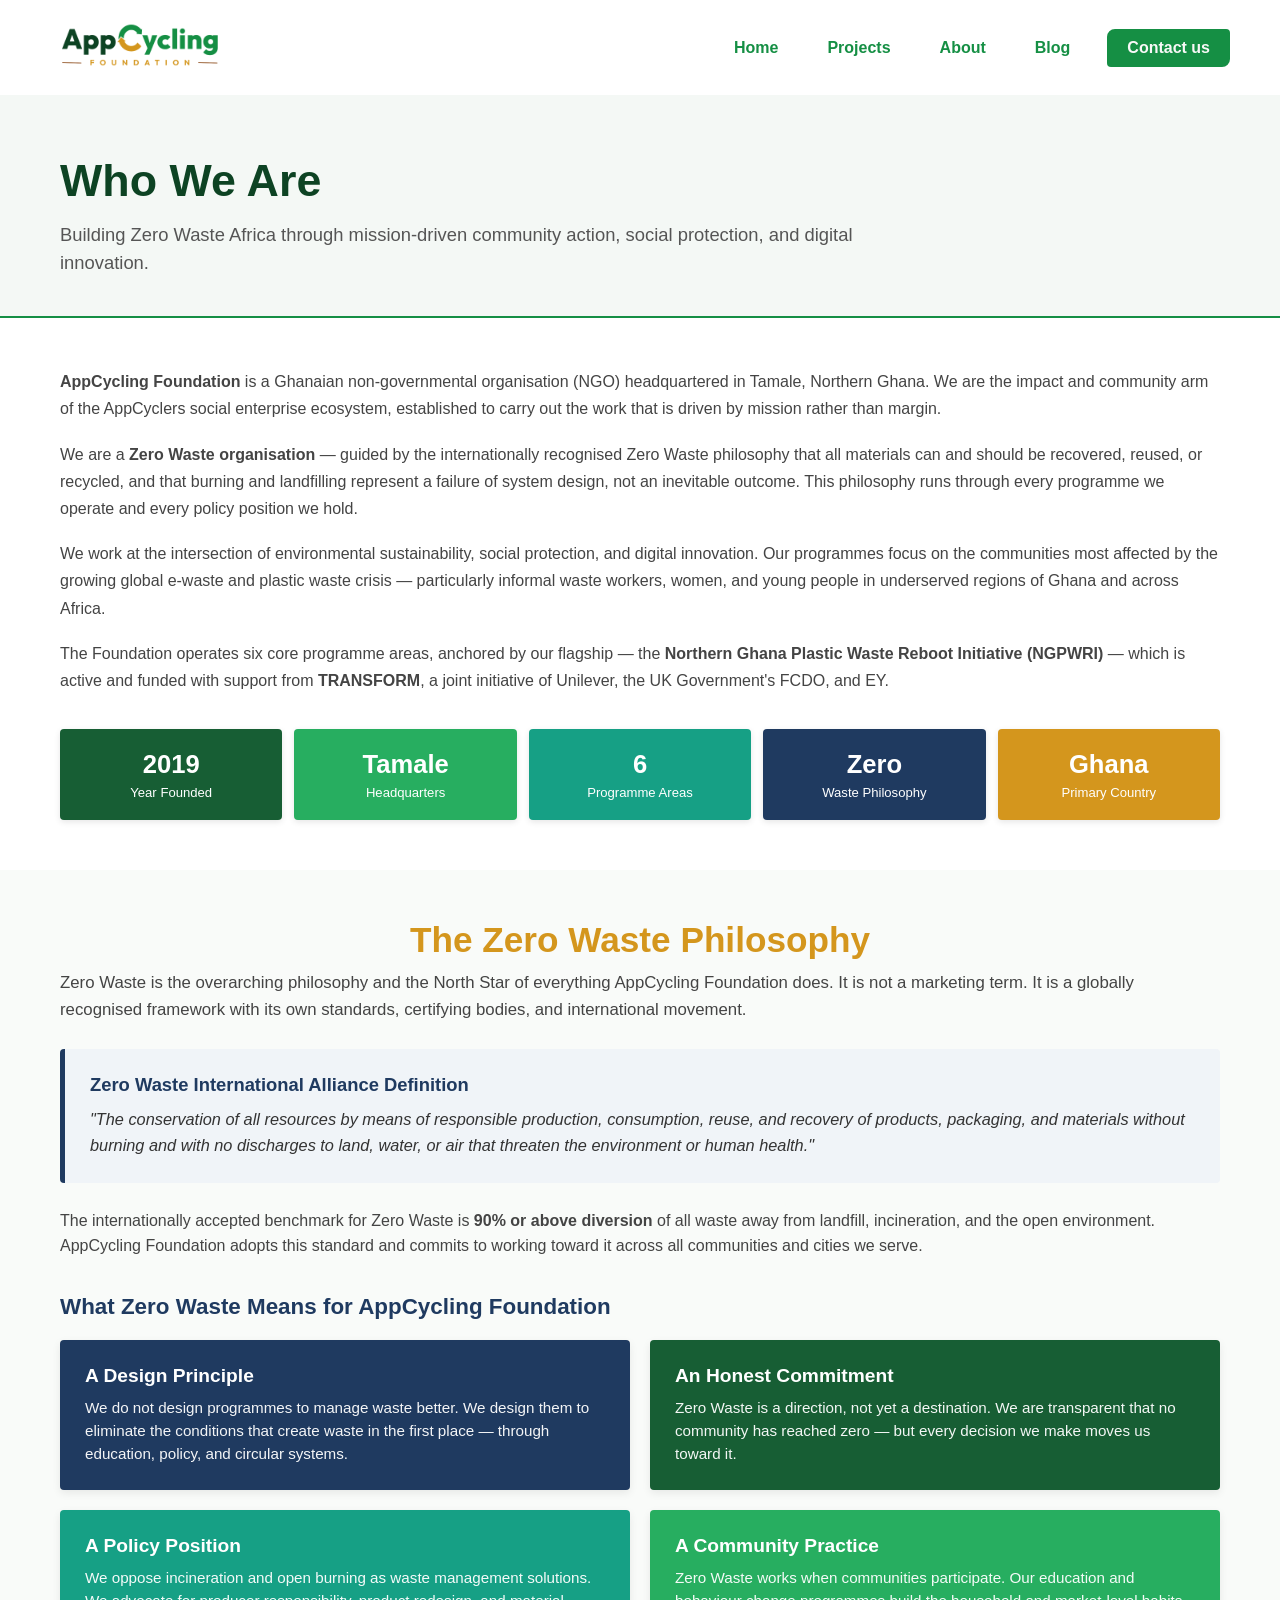
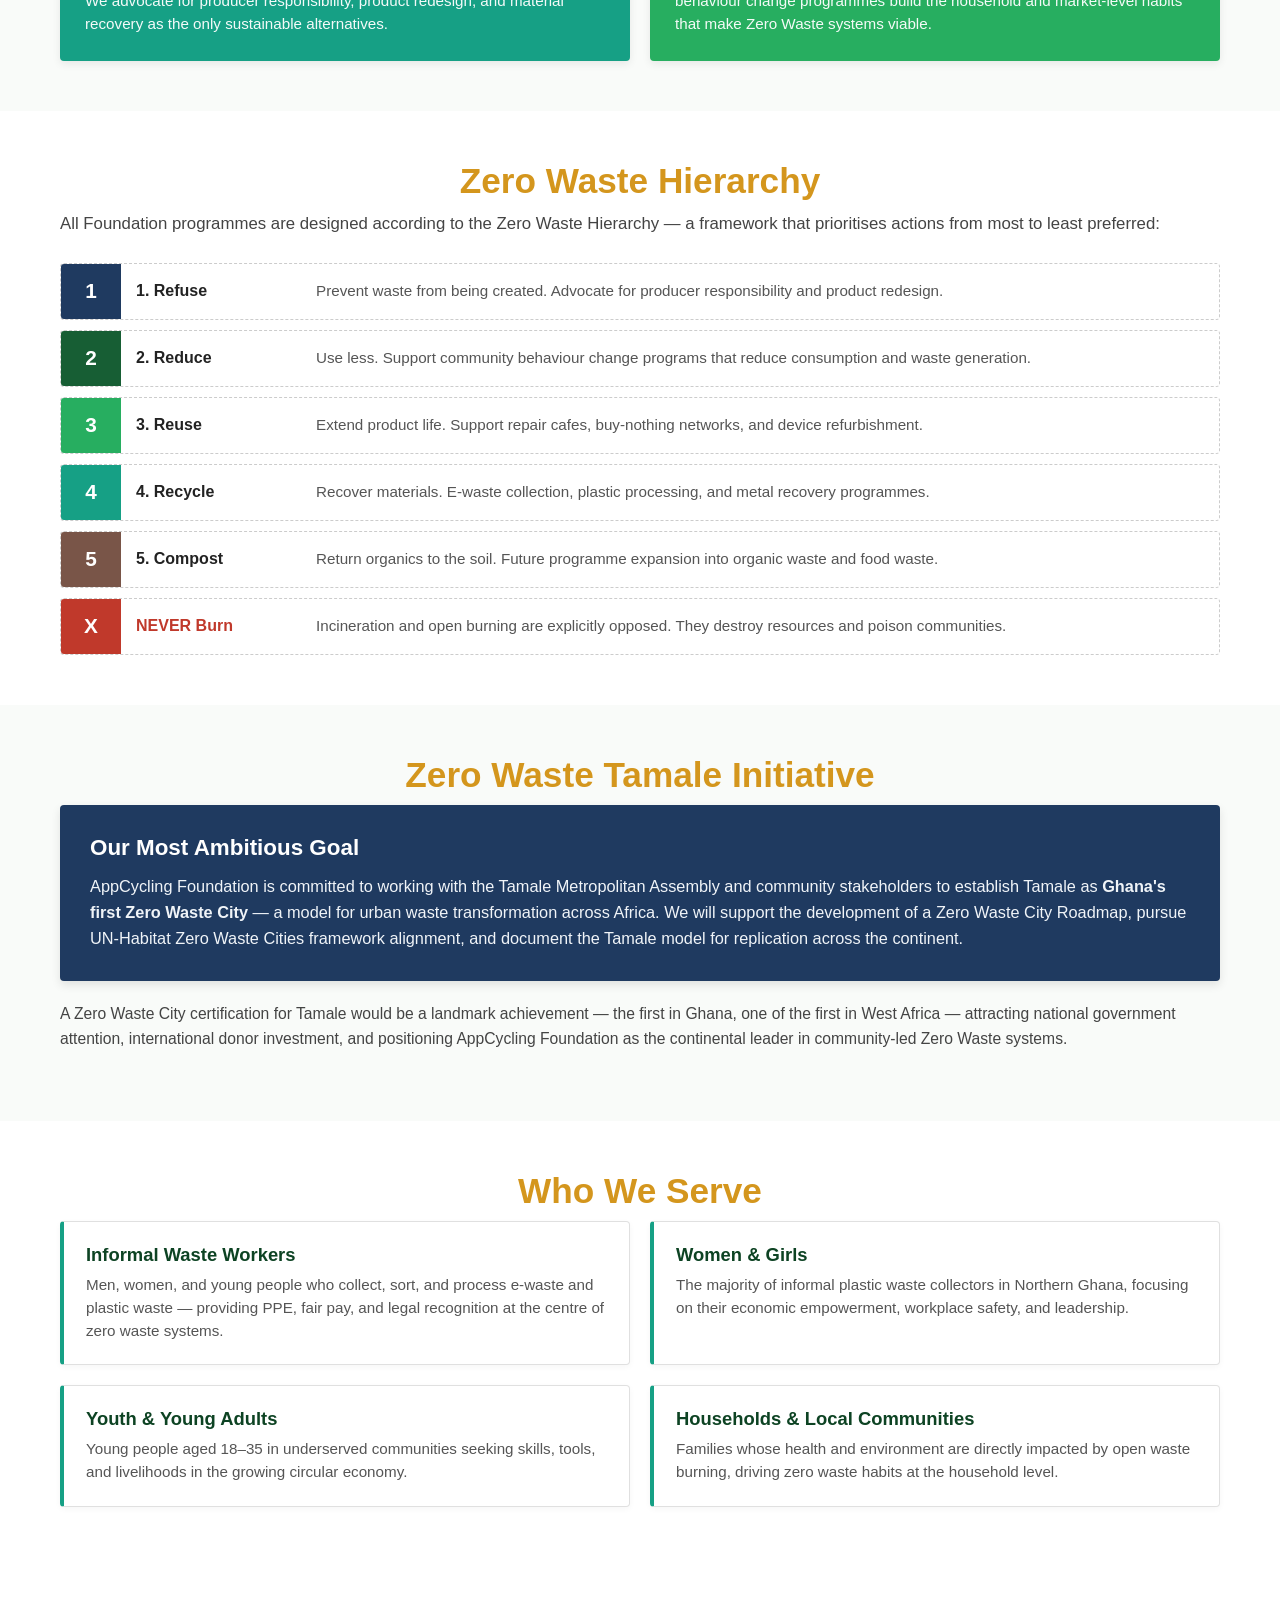
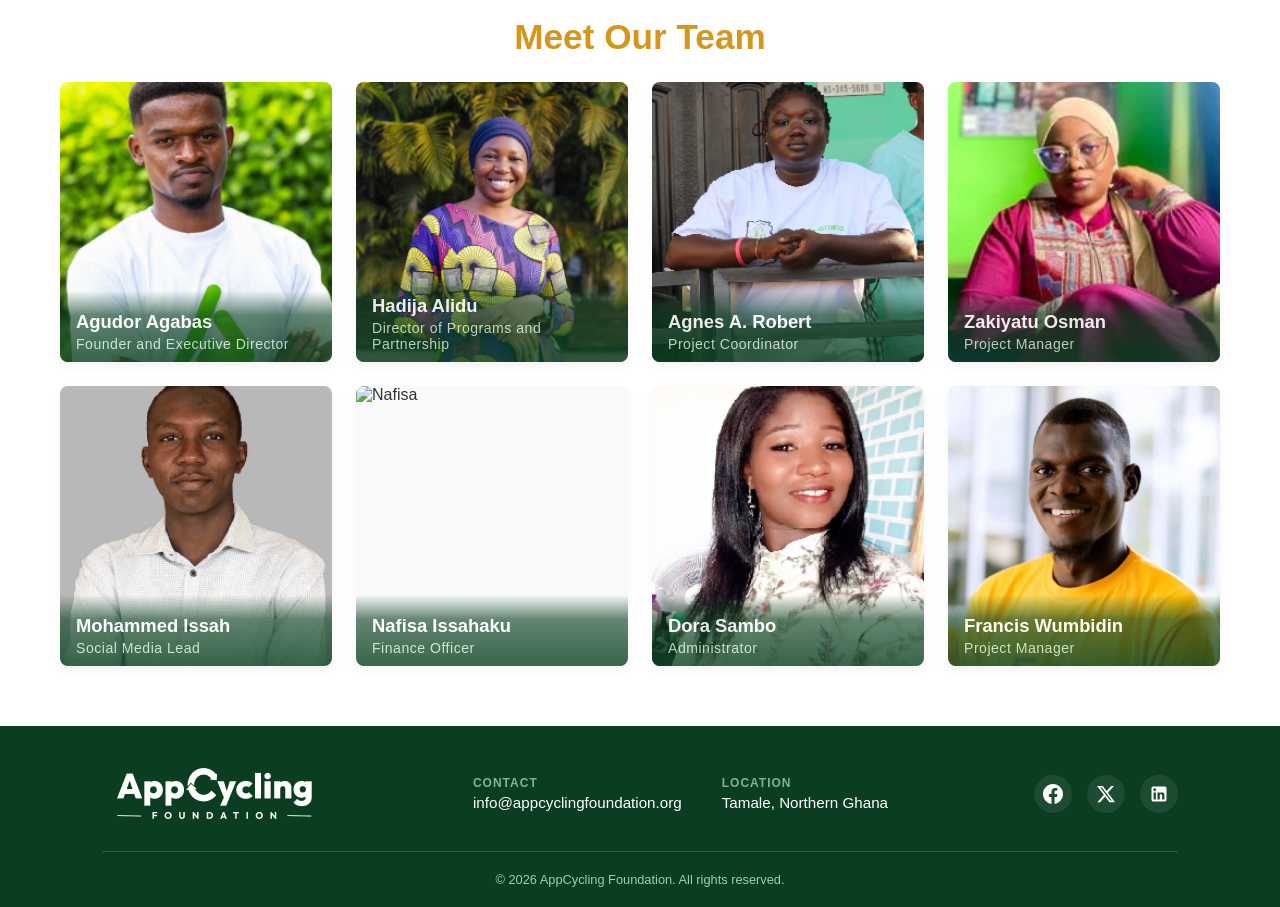
==== commit 1f51e408: "Update 2 about.html" ====
--- a/about.html
+++ b/about.html
@@ -11,10 +11,12 @@
 
     <nav class="navbar">
         <div class="nav_logo_cont">
-            <img src="assets/images/appFoundT.png" class="nav_logo_img" alt="appcycling foundation logo">
-        </div>
-
-        <!-- Hamburger Menu Button -->
+            <a href="index.html">
+                <img src="assets/images/appFoundT.png" class="nav_logo_img" alt="Appcycling Foundation Logo">
+            </a>
+        </div>
+
+        <!-- Mobile Hamburger Toggle -->
         <button class="nav_toggle" id="navToggle" aria-label="Toggle navigation">
             <span class="hamburger_bar"></span>
             <span class="hamburger_bar"></span>
@@ -24,29 +26,19 @@
         <div class="nav_pages_wrap" id="navPagesWrap">
             <ul class="nav_pages_cont">
                 <li class="nav_page">
-                    <a href="index.html" class="nav_page_link">
-                        <button class="nav_btn">Home</button>
-                    </a>
+                    <a href="index.html" class="nav_btn">Home</a>
                 </li>
                 <li class="nav_page">
-                    <a href="projects.html" class="nav_page_link">
-                        <button class="nav_btn">Projects</button>
-                    </a>
+                    <a href="projects.html" class="nav_btn">Projects</a>
                 </li>
                 <li class="nav_page">                    
-                    <a href="about.html" class="nav_page_link">
-                        <button class="nav_btn">About</button>
-                    </a>                    
+                    <a href="about.html" class="nav_btn">About</a>                    
                 </li>
                 <li class="nav_page">
-                    <a href="blog.html" class="nav_page_link">
-                        <button class="nav_btn">Blog</button>
-                    </a>
+                    <a href="blog.html" class="nav_btn">Blog</a>
                 </li>
                 <li class="nav_page">
-                    <a href="contact.html" class="nav_page_link"> 
-                        <button class="nav_btn_contact nav_btn">Contact us</button>
-                    </a>
+                    <a href="contact.html" class="nav_btn nav_btn_contact">Contact us</a>
                 </li>
             </ul>
         </div>
@@ -217,7 +209,6 @@
     <section class="team_section">
         <div class="container">
             <h2 class="section_title left_aligned_title">Meet Our Team</h2>
-            <p class="section_desc">The dedicated team driving sustainable change and zero waste innovation across Northern Ghana.</p>
 
             <div class="team_grid">
                 <!-- Card 1 -->
@@ -225,8 +216,8 @@
                     <div class="team_img_wrapper">
                         <img src="assets/images/agabas.jpg" alt="Kwaku Agabas" class="team_img">
                         <div class="team_overlay">
-                            <h3 class="team_name">Kwaku Agabas</h3>
-                            <p class="team_role">CEO</p>
+                            <h3 class="team_name">Agudor Agabas</h3>
+                            <p class="team_role">Founder and Executive Director</p>
                         </div>
                     </div>
                 </div>
@@ -237,7 +228,7 @@
                         <img src="assets/images/hadija.jpg" alt="Hadija Alidu" class="team_img">
                         <div class="team_overlay">
                             <h3 class="team_name">Hadija Alidu</h3>
-                            <p class="team_role">Co-Founder</p>
+                            <p class="team_role">Director of Programs and Partnership</p>
                         </div>
                     </div>
                 </div>
@@ -248,7 +239,7 @@
                         <img src="assets/images/agnes.jpg" alt="Agnes A. Robert" class="team_img">
                         <div class="team_overlay">
                             <h3 class="team_name">Agnes A. Robert</h3>
-                            <p class="team_role">Coordinator</p>
+                            <p class="team_role">Project Coordinator</p>
                         </div>
                     </div>
                 </div>
@@ -278,7 +269,7 @@
                 <!-- Card 6 -->
                 <div class="team_card">
                     <div class="team_img_wrapper">
-                        <img src="assets/images/nafisa.jpg" alt="Nafisa" class="team_img">
+                        <img src="assets/images/nafisa.jpeg" alt="Nafisa" class="team_img">
                         <div class="team_overlay">
                             <h3 class="team_name">Nafisa Issahaku</h3>
                             <p class="team_role">Finance Officer</p>
@@ -311,81 +302,7 @@
         </div>
     </section>
 
-    <!-- Relationship with AppCyclers Section -->
-    <section class="appcyclers_rel_section">
-        <div class="container">
-            <h2 class="section_title left_aligned_title">Relationship with AppCyclers</h2>
-            <div class="rel_card">
-                <h3>Legally Separate. Strategically Aligned.</h3>
-                <p>AppCycling Foundation and AppCyclers are distinct legal entities with separate bank accounts, governance boards, and financial reporting. Their relationship is governed by a written Related Party Transaction Policy.</p>
-                <p>The Foundation refers trained, registered waste workers to the AppCyclers marketplace, while AppCyclers shares technology infrastructure and operational data under a documented cost-sharing agreement.</p>
-            </div>
-        </div>
-    </section>
-
-    <!-- Governance & Leadership Section -->
-    <section class="governance_section">
-        <div class="container">
-            <h2 class="section_title left_aligned_title">Governance & Leadership</h2>
-
-            <h3 class="subsection_title">Board of Trustees</h3>
-            <p class="section_desc">Providing strategic oversight, fiduciary accountability, and mission continuity:</p>
-            <div class="governance_table_wrapper">
-                <table class="governance_table">
-                    <thead>
-                        <tr>
-                            <th>Role</th>
-                            <th>Background & Focus</th>
-                        </tr>
-                    </thead>
-                    <tbody>
-                        <tr>
-                            <td><strong>Board Chair</strong></td>
-                            <td>Founder and CEO of AppCyclers — holding strategic vision and mission continuity.</td>
-                        </tr>
-                        <tr>
-                            <td><strong>Independent Treasurer</strong></td>
-                            <td>Finance or accounting professional providing independent oversight of accounts, audit, and donor compliance.</td>
-                        </tr>
-                        <tr>
-                            <td><strong>Independent Trustee</strong></td>
-                            <td>Legal and NGO governance background ensuring compliance with Ghanaian law and international requirements.</td>
-                        </tr>
-                        <tr>
-                            <td><strong>Community Representative</strong></td>
-                            <td>Elected from waste worker communities to ground governance in lived experience and worker voice.</td>
-                        </tr>
-                        <tr>
-                            <td><strong>Zero Waste Trustee</strong></td>
-                            <td>Environmental science or Zero Waste practitioner providing technical credibility to programme design.</td>
-                        </tr>
-                    </tbody>
-                </table>
-            </div>
-
-            <h3 class="subsection_title">Executive Structure</h3>
-            <p class="section_desc">Day-to-day operations are led by operational management and programme leads:</p>
-            <div class="exec_grid">
-                <div class="exec_card">
-                    <h4>Executive Director</h4>
-                    <p>Overall operations, donor relations, government engagement, and zero waste strategy leadership.</p>
-                </div>
-                <div class="exec_card">
-                    <h4>Programme Managers</h4>
-                    <p>Dedicated leads across Waste & Environment, Zero Waste Communities, Policy & Research, and Youth & Women skills.</p>
-                </div>
-                <div class="exec_card">
-                    <h4>Finance & Compliance</h4>
-                    <p>Managing accounts, donor reporting, audit coordination, and related-party transaction oversight.</p>
-                </div>
-                <div class="exec_card">
-                    <h4>M&E Officer</h4>
-                    <p>Data collection, impact reporting, and measuring progress against zero waste diversion metrics.</p>
-                </div>
-            </div>
-        </div>
-    </section>
-
+    
     <!-- Footer -->
     <footer class="footer">
         <div class="footer_container">
--- a/style.css
+++ b/style.css
@@ -19,16 +19,19 @@
 }
 
 
+/* ==========================================
+   Navigation Bar
+   ========================================== */
+
 .navbar {
     width: 100%;
-    height: 12vh;
+    min-height: 70px;
     display: flex;
     justify-content: space-between;
     align-items: center;
-    position: sticky;
-    top: 0;
-    background-color: white;
-    padding: 10px 50px;
+    position: relative; /* Unstuck from top during scroll */
+    background-color: #ffffff;
+    padding: 15px 50px;
     border-radius: 0 0 10px 10px;
     font-size: 1.2rem;
     z-index: 100;
@@ -36,70 +39,49 @@
 
 .nav_logo_cont {
     display: flex;
-    justify-content: center;
-    /* border: solid 2px red; */
     align-items: center;
-    /* width: 30vw; */
     height: 100%;
 }
 
 .nav_logo_img {
     height: 60px;
-}
-
-/* wrap = container of cont*/
+    width: auto;
+}
+
 .nav_pages_wrap {
-    width: 50%;
-    height: 100%;
+    display: flex;
+    align-items: center;
 }
 
 .nav_pages_cont {
-    /* width: 50%; */
-    height: 100%;
-    display: flex;
-    justify-content: space-between;
+    display: flex;
     align-items: center;
-    border: none;
-}
-
-/* nav page = home, about, contact... sections */
-
-.nav_pages_cont {
-    margin-right: 4vw;
-    /* border: solid 3px red; */
+    gap: 25px;
+    list-style: none;
+    margin: 0;
+    padding: 0;
 }
 
 .nav_page {
-    height: 100%;
-    width: 15%;
     display: flex;
     align-items: center;
 }
 
-.nav_page_link {
-    width: 100%;
-    height: 80%;
-}
-
-
-/* ************* Navbar Button Animation ************* */
-
+/* Link / Button Base Styling */
 .nav_btn {
-    position: relative; /* Container for absolute pseudoelement */
-    height: 100%;
-    width: 100%;
-    padding: 5px;
+    position: relative;
+    padding: 8px 12px;
     font-family: Verdana, Geneva, Tahoma, sans-serif;
     font-weight: 700;
     font-size: 1rem;
     color: rgb(21, 143, 68);
-    border: none; /* Removed fixed border to allow bottom line drawing */
-    outline: none;
     background-color: transparent;
-    cursor: pointer;
-}
-
-/* Bottom border pseudo-element setup */
+    text-decoration: none;
+    display: inline-block;
+    transition: color 0.3s ease;
+}
+
+/* Bottom Hover Line Effect */
 .nav_btn::after {
     content: '';
     position: absolute;
@@ -111,18 +93,17 @@
     transition: width 0.3s ease, left 0.3s ease;
 }
 
-/* Expand bottom border from middle outwards on hover */
 .nav_btn:not(.nav_btn_contact):hover::after {
     width: 100%;
     left: 0;
 }
 
-/* Keep solid styling for the primary CTA button */
+/* contact us btn */
 .nav_btn_contact {
-    width: 140%;
     background-color: rgba(21, 143, 68, 1);
     color: rgb(248, 248, 247);
     border-radius: 8px 4px;
+    padding: 10px 20px;
     transition: background-color 0.3s ease;
 }
 
@@ -131,14 +112,10 @@
 }
 
 .nav_btn_contact::after {
-    display: none; /* Disable middle-out line on the main contact button */
-}
-
-/* ==========================================
-   Responsive Mobile Navigation & Toggle Menu
-   ========================================== */
-
-/* Toggle Button Styling (Hidden on Desktop) */
+    display: none;
+}
+
+/* Mobile Toggle Hamburger Button */
 .nav_toggle {
     display: none;
     background: transparent;
@@ -160,61 +137,69 @@
     transition: all 0.3s ease-in-out;
 }
 
-/* Mobile Screen Breakpoint */
+/* === Mobile Navigation === */
+
 @media (max-width: 768px) {
     .navbar {
-        position: relative;
-        justify-content: space-between;
+        flex-direction: column;
         align-items: center;
+        gap: 15px;
         padding: 15px 20px;
-    }
-
-    /* Show hamburger icon on small screens */
+        border-radius: 0;
+    }
+
+    .nav_logo_cont {
+        justify-content: center;
+    }
+
     .nav_toggle {
         display: flex;
     }
-
-    /* Hide standard nav wrapper and transform to mobile dropdown */
+    
     .nav_pages_wrap {
         position: absolute;
-        top: 100%;
+        top: 100%; /* Opens menu directly below the hamburger/navbar bottom */
         left: 0;
         width: 100%;
-        background-color: #ffffff;
+        border-radius: 0 0 10px 10px;
+        background-color: white;
         box-shadow: 0 8px 16px rgba(0, 0, 0, 0.1);
         max-height: 0;
         overflow: hidden;
+        opacity: 0.96;
         transition: max-height 0.35s ease-in-out, padding 0.35s ease-in-out;
-        z-index: 1000;
-    }
-
-    /* Activated state when menu is opened */
+        z-index: 100;
+    }
+
+    /* Active Dropdown State */
     .nav_pages_wrap.active {
-        max-height: 350px;
-        padding: 15px 0;
+        max-height: 400px;
+        padding: 20px 0;
         border-bottom: 3px solid #175e34;
     }
 
     .nav_pages_cont {
         flex-direction: column;
         align-items: center;
-        gap: 12px;
-        padding: 0;
-        margin: 0;
-        list-style: none;
+        width: 100%;
+        gap: 15px;
     }
 
     .nav_page {
         width: 100%;
-        text-align: center;
+        justify-content: center;
     }
 
     .nav_btn {
         width: 80%;
-        padding: 10px 0;
-    }
-
-    /* Animated 'X' icon state when menu is open */
+        text-align: center;
+    }
+
+    .nav_btn_contact {
+        width: 80%;
+    }
+
+    /* Morphing 'X' animation */
     .nav_toggle.active .hamburger_bar:nth-child(1) {
         transform: translateY(8.5px) rotate(45deg);
     }
@@ -230,9 +215,9 @@
 
 /* *************************Navigation Bar Ends************************* */
 
-/* ==========================================================================
-                   Home Page Styles
-   ========================================================================== */
+/* =======================================
+    Home Page
+   ======================================== */
 
 /* Hero Section */
 .hero {
@@ -326,7 +311,8 @@
     box-shadow: 0 6px 16px rgba(0, 0, 0, 0.2);
 }
 
-/* Layout Container & Common Headings */
+
+/* Layout Container & Common Headings after hero section */
 .container {
     max-width: 1200px;
     margin: 0 auto;
@@ -480,8 +466,12 @@
 }
 
 /* Core Values Section */
+.values_title_text {
+    margin-bottom: 25px;
+}
+
 .values_section {
-    padding: 70px 0;
+    padding: 60px 0;
 }
 
 .values_grid {
@@ -516,7 +506,7 @@
     line-height: 1.5;
 }
 
-/* Call to Action Banner */
+/* Call to Action */
 .home_cta_banner {
     background-color: #ffffff;
     color: #158f44;
@@ -547,8 +537,29 @@
     margin-top: 10px;
 }
 
-/* Responsive Styles */
+/*===screen responsiveness=== */
 @media (max-width: 850px) {
+
+     .hero_title_text {
+        font-size: 2rem;
+        padding: 0 15px;
+        text-align: center;
+    }
+
+    .hero_subtitle_text {
+        font-size: 1rem;
+        padding: 0 20px;
+    }
+
+    .hero_cta_wrap {
+        flex-direction: column;
+        width: 80%;
+    }
+
+    .hero_btn {
+        text-align: center;
+    }
+    
     .mv_grid, 
     .values_grid {
         grid-template-columns: 1fr;
@@ -576,9 +587,11 @@
 }
 
 
-/* *************End of Index.html styles**************/
-
-/* ********** Start of about.html styles ********** */
+/* ******************** Home page end ***********************/
+
+/* ==========================================
+About Page
+============================================= */
 
 .about_body {
     background-color: #ffffff;
@@ -606,15 +619,6 @@
     line-height: 1.5;
 }
 
-/* Common Section Helpers */
-.left_aligned_title {
-    text-align: left;
-    color: #0d4323;
-    font-size: 2rem;
-    margin-bottom: 20px;
-    border-bottom: 2px solid #e0e0e0;
-    padding-bottom: 8px;
-}
 
 /* Overview Section & Badges */
 .about_overview_section {
@@ -862,108 +866,8 @@
     line-height: 1.5;
 }
 
-/* Relationship with AppCyclers Section */
-.appcyclers_rel_section {
-    padding: 50px 0;
-    background-color: #f9fbf9;
-}
-
-.rel_card {
-    background-color: #ffffff;
-    border: 1px solid #c8e6c9;
-    border-left: 5px solid #175e34;
-    padding: 30px;
-    border-radius: 4px;
-    box-shadow: 0 3px 8px rgba(0, 0, 0, 0.05);
-}
-
-.rel_card h3 {
-    color: #175e34;
-    font-size: 1.35rem;
-    margin-bottom: 12px;
-}
-
-.rel_card p {
-    font-size: 1rem;
-    line-height: 1.6;
-    color: #444444;
-    margin-bottom: 12px;
-}
-
-.rel_card p:last-child {
-    margin-bottom: 0;
-}
-
-/* Governance Section */
-.governance_section {
-    padding: 50px 0 70px;
-}
-
-.section_desc {
-    font-size: 0.98rem;
-    color: #555555;
-    margin-bottom: 18px;
-}
-
-.governance_table_wrapper {
-    overflow-x: auto;
-    margin-bottom: 35px;
-}
-
-.governance_table {
-    width: 100%;
-    border-collapse: collapse;
-    background-color: #ffffff;
-    border: 1px solid #e0e0e0;
-    text-align: left;
-}
-
-.governance_table th,
-.governance_table td {
-    padding: 14px 18px;
-    border-bottom: 1px solid #eeeeee;
-    font-size: 0.95rem;
-}
-
-.governance_table th {
-    background-color: #1f3a60;
-    color: #ffffff;
-    font-weight: 700;
-}
-
-.governance_table tr:nth-child(even) {
-    background-color: #fcfcfc;
-}
-
-.exec_grid {
-    display: grid;
-    grid-template-columns: repeat(2, 1fr);
-    gap: 20px;
-}
-
-.exec_card {
-    background-color: #ffffff;
-    border: 1px solid #e0e0e0;
-    border-top: 3px solid #1f3a60;
-    padding: 20px;
-    border-radius: 4px;
-}
-
-.exec_card h4 {
-    color: #1f3a60;
-    font-size: 1.1rem;
-    margin-bottom: 8px;
-}
-
-.exec_card p {
-    font-size: 0.92rem;
-    color: #555555;
-    line-height: 1.5;
-}
-
-/* ==========================================
-   Meet Our Team Section & Animations
-   ========================================== */
+
+/* Meet Our Team */
 .team_section {
     padding: 60px 0;
     background-color: #ffffff;
@@ -1028,7 +932,7 @@
     letter-spacing: 0.5px;
 }
 
-/* Hover Animations */
+/*** Hover Animations ***/
 
 /* Card lifts slightly */
 .team_card:hover {
@@ -1047,7 +951,7 @@
     opacity: 1;
 }
 
-/* Responsive adjustments for Meet Team section*/
+/* Responsiveness for Meet Team section*/
 @media (max-width: 1024px) {
     .team_grid {
         grid-template-columns: repeat(3, 1fr);
@@ -1071,7 +975,7 @@
     }
 }
 
-/* Responsive Styles for About Page */
+/* === General responsiveness for About Page sections === */
 @media (max-width: 850px) {
     .about_stats_grid {
         grid-template-columns: repeat(2, 1fr);
@@ -1106,9 +1010,11 @@
     }
 }
 
-/* ********** End of about.html styles ********** */
-
-/* ************* Start of blog.html styles ************* */
+/* ******************** About Page End ********************** */
+
+/* ======================================
+Blog Page 
+========================================= */
 
 .blog_body {
     background-color: aliceblue;
@@ -1249,7 +1155,7 @@
     color: rgb(13, 67, 35);
 }
 
-/* Sidebar Styling */
+/* Sidebar */
 .blog_sidebar {
     flex: 1;
     display: flex;
@@ -1324,7 +1230,7 @@
     gap: 12px;
 }
 
-/* Responsive Styles */
+/* Responsiveness */
 @media (max-width: 992px) {
     .blog_container {
         flex-direction: column;
@@ -1340,9 +1246,11 @@
     }
 }
 
-/* ************* End of blog.html styles ************* */
-
-/* *************Start of contact.html styles************* */
+/* *************** Blog Page End ****************** */
+
+/* ========================================
+Contact Page
+============================================*/
 
 .contact_body {
     background-color: aliceblue;
@@ -1415,7 +1323,7 @@
     font-size: 1.1rem;
 }
 
-/* Contact Form Section */
+/* Contact Form */
 .contact_form {
     width: 58%;
     background-color: white;
@@ -1475,9 +1383,157 @@
     background-color: rgb(13, 67, 35);
 }
 
-/* **********End of contact.html styles**************** */
-
-/* ************* Start of projects.html styles ************* */
+/* donate */
+
+.donate_section {
+    padding: 50px 20px;
+    background-color: #f4f8f5;
+    border-radius: 12px;
+    margin: 40px auto;
+    max-width: 1000px;
+    font-family: Verdana, Geneva, Tahoma, sans-serif;
+}
+
+.donate_header {
+    text-align: center;
+    margin-bottom: 35px;
+}
+
+.donate_header h2 {
+    color: rgb(13, 67, 35);
+    font-size: 2rem;
+    margin-bottom: 8px;
+}
+
+.donate_header p {
+    color: #555;
+    font-size: 1rem;
+}
+
+.donate_grid {
+    display: grid;
+    grid-template-columns: repeat(auto-fit, minmax(280px, 1fr));
+    gap: 25px;
+}
+
+.donate_card {
+    background-color: #ffffff;
+    padding: 30px;
+    border-radius: 10px;
+    border: 1px solid #e0e0e0;
+    box-shadow: 0 4px 12px rgba(0, 0, 0, 0.04);
+    display: flex;
+    flex-direction: column;
+    justify-content: space-between;
+}
+
+.donate_card.highlight_card {
+    border: 2px solid rgb(21, 143, 68);
+}
+
+.donate_card h3 {
+    color: rgb(21, 143, 68);
+    font-size: 1.25rem;
+    margin-bottom: 12px;
+}
+
+.donate_card p {
+    color: #444;
+    font-size: 0.95rem;
+    line-height: 1.4;
+}
+
+.donate_info_list {
+    list-style: none;
+    padding: 0;
+    margin: 0;
+}
+
+.donate_info_list li {
+    padding: 10px 0;
+    border-bottom: 1px solid #f0f0f0;
+    color: #333;
+    font-size: 0.95rem;
+}
+
+.donate_info_list li:last-child {
+    border-bottom: none;
+}
+
+/* Preset Amount Selector */
+.donate_amounts {
+    display: flex;
+    gap: 10px;
+    margin: 20px 0;
+}
+
+.amount_btn {
+    flex: 1;
+    padding: 10px;
+    border: 1.5px solid rgb(21, 143, 68);
+    background: transparent;
+    color: rgb(21, 143, 68);
+    font-weight: bold;
+    font-size: 0.95rem;
+    border-radius: 6px;
+    cursor: pointer;
+    transition: all 0.25s ease;
+}
+
+.amount_btn.active,
+.amount_btn:hover {
+    background-color: rgb(21, 143, 68);
+    color: #ffffff;
+}
+
+/* Donate Button */
+.donate_cta_btn {
+    display: block;
+    text-align: center;
+    background-color: rgb(21, 143, 68);
+    color: #ffffff;
+    padding: 12px 20px;
+    border-radius: 6px;
+    text-decoration: none;
+    font-weight: bold;
+    transition: background-color 0.3s ease;
+}
+
+.donate_cta_btn:hover {
+    background-color: rgb(13, 67, 35);
+}
+
+/* Mobile Responsiveness */
+@media (max-width: 768px) {
+    .donate_section {
+        padding: 35px 15px;
+    }
+    
+    .donate_header h2 {
+        font-size: 1.6rem;
+    }
+}
+
+/* General contact page responsiveness */
+@media (max-width: 768px) {
+      
+    /* Contact Page Layout */
+    .contact_container {
+        flex-direction: column;
+    }
+
+    .contact_info_card, .contact_form {
+        width: 100%;
+    }
+}
+
+
+
+/* ***************End of contact.html styles******************* */
+
+/* ==================================
+Projects Page
+====================================== */
 
 .projects_body {
     background-color: aliceblue;
@@ -1563,7 +1619,7 @@
     line-height: 1.4;
 }
 
-/* Zero Waste Hierarchy Banner */
+/* Zero Waste Hierarchy */
 .hierarchy_banner {
     background-color: #e8f5e9;
     border-left: 5px solid #2e7d32;
@@ -1584,7 +1640,7 @@
     line-height: 1.5;
 }
 
-/* Core Programmes Section */
+/* Core Programmes */
 .core_programmes_section {
     margin-bottom: 60px;
 }
@@ -1688,13 +1744,13 @@
     color: #222222;
 }
 
-/* Community Projects Section Margin Adjustments */
+/* Community Projects */
 .community_projects_section {
     padding-top: 20px;
     border-top: 1px solid #e0e0e0;
 }
 
-/* Responsive Grid Adjustments */
+/* Responsiveness */
 @media (max-width: 1100px) {
     .projects_grid {
         grid-template-columns: repeat(3, 1fr);
@@ -1707,11 +1763,13 @@
     }
 }
 
-/* ************* End of projects.html styles ************* */
-
-
-
-/* ************* Updated Modern Footer Styles ************* */
+/* ******************** End of projects.html styles ******************** */
+
+
+
+/* =============================
+Footer
+===================================== */
 
 .footer {
     width: 100%;
@@ -1817,7 +1875,8 @@
     margin-top: 0;
 }
 
-/* Responsive adjustment for small screens */
+/*** Footer Responsiveness***/
+
 @media (max-width: 768px) {
     .footer_container {
         flex-direction: column;
@@ -1833,72 +1892,3 @@
         display: none;
     }
 }
-
-
-/* ************* Global Responsive Adjustments ************* */
-
-@media (max-width: 768px) {
-    /* Navbar Adjustment */
-    .navbar {
-        height: auto;
-        padding: 15px 20px;
-        flex-direction: column;
-        gap: 15px;
-    }
-
-    .nav_pages_wrap {
-        width: 100%;
-    }
-
-    .nav_pages_cont {
-        margin-right: 0;
-        justify-content: space-around;
-    }
-
-    .nav_page {
-        width: auto;
-    }
-
-    .nav_btn_contact {
-        width: 100%;
-    }
-
-
-
-    /* */
-    .hero_title_text {
-        font-size: 2rem;
-        padding: 0 15px;
-        text-align: center;
-    }
-
-    .hero_subtitle_text {
-        font-size: 1rem;
-        padding: 0 20px;
-    }
-
-    .hero_cta_wrap {
-        flex-direction: column;
-        width: 80%;
-    }
-
-    .hero_btn {
-        text-align: center;
-    }
-
-    /* Team Cards Stacking */
-    .phc_set1, .phc_set2, .phc_set3 {
-        flex-direction: column;
-        gap: 25px;
-        padding: 20px 0;
-    }
-
-    /* Contact Page Layout */
-    .contact_container {
-        flex-direction: column;
-    }
-
-    .contact_info_card, .contact_form {
-        width: 100%;
-    }
-}
